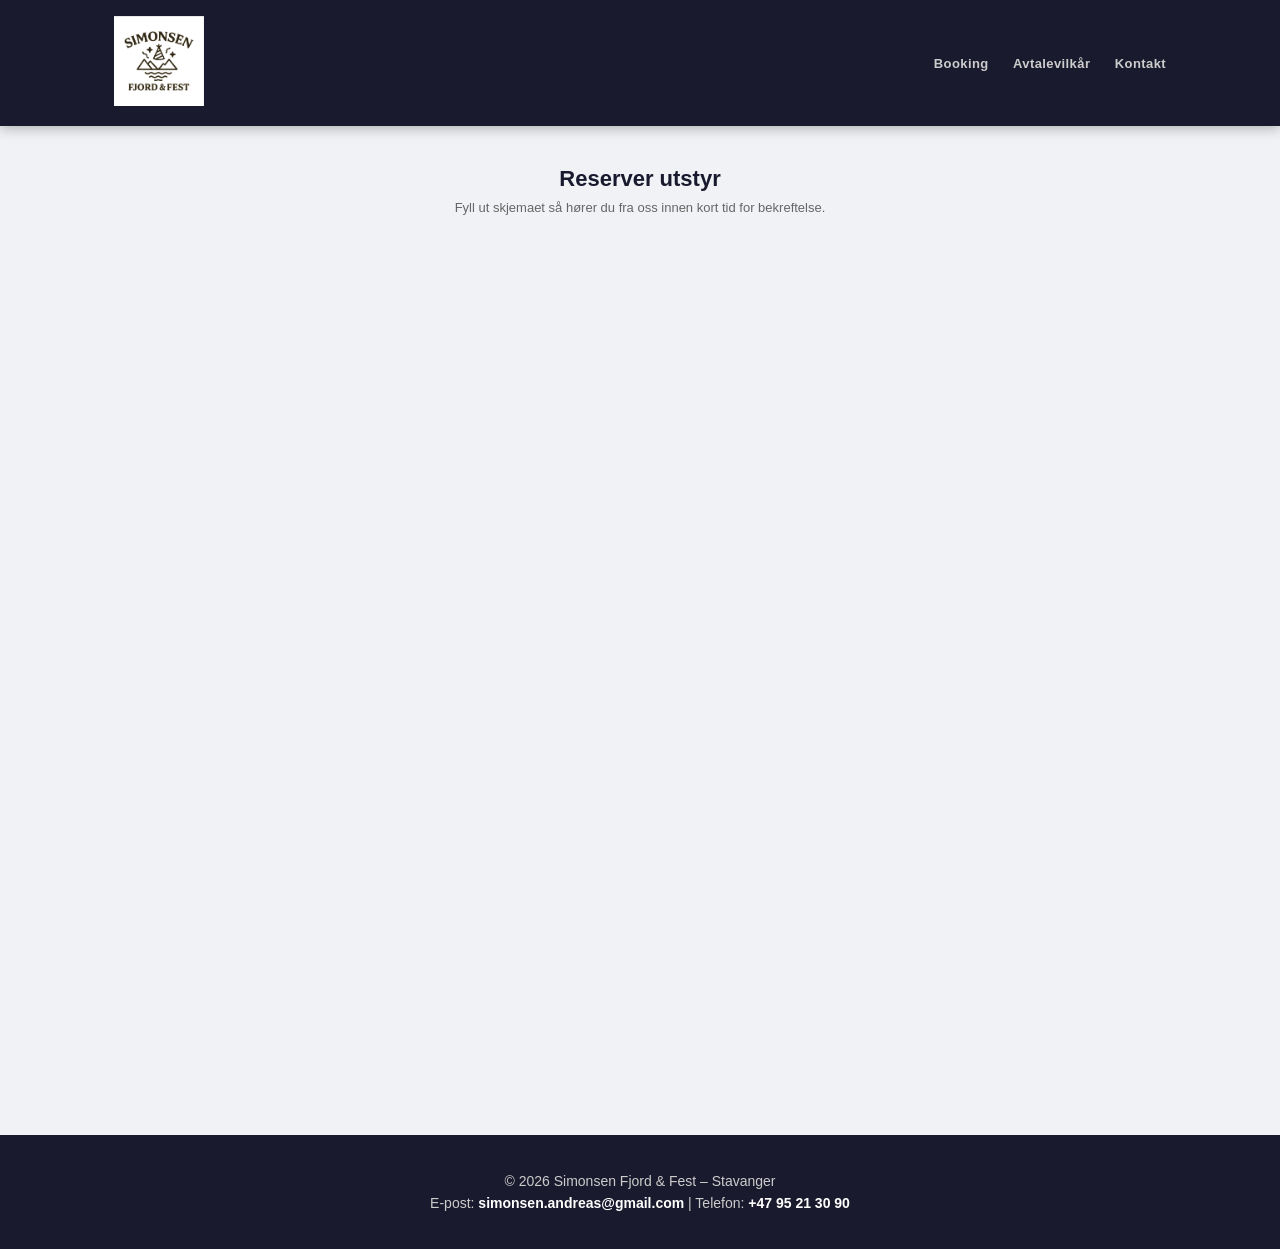
==== booking.html @ ce07471b "Update booking.html" ====
<!DOCTYPE html>
<html lang="no">

<head>
    <meta charset="UTF-8">
    <meta name="viewport" content="width=device-width, initial-scale=1.0">
    <title>Booking – Simonsen Fjord & Fest</title>
    <link rel="stylesheet" href="style.css?v=103">
    <link rel="icon" type="image/png" href="logo.png">
</head>

<body>

<header>
    <div class="header-container">
        <a href="index.html">
            <img src="logo.png" alt="Simonsen Fjord & Fest logo" class="logo">
        </a>
        <nav id="hoved-nav">
            <a href="booking.html">Booking</a>
            <a href="vilkar.html">Avtalevilkår</a>
            <a href="index.html#kontakt">Kontakt</a>
            <button class="hamburger" id="hamburger" aria-label="Åpne meny" onclick="toggleMeny()">
                <span></span><span></span><span></span>
            </button>
        </nav>
    </div>
</header>

<div class="mobil-meny" id="mobil-meny">
    <a href="booking.html" onclick="lukkMeny()">Booking</a>
    <a href="vilkar.html" onclick="lukkMeny()">Avtalevilkår</a>
    <a href="index.html#kontakt" onclick="lukkMeny()">Kontakt</a>
</div>

<main>
    <section class="booking">
        <h2>Reserver utstyr</h2>
        <p class="faq-ingress">Fyll ut skjemaet så hører du fra oss innen kort tid for bekreftelse.</p>
        <div class="form-container">
            <iframe src="https://docs.google.com/forms/d/e/1FAIpQLSeJ1NwCAgeGAP1cgTiKZZ97Vq84YnXp29dSpPSjsWS5ziYUJQ/viewform?embedded=true"
                width="100%" height="900" frameborder="0"></iframe>
        </div>
    </section>
</main>

<footer id="kontakt">
    <p>© 2026 Simonsen Fjord & Fest – Stavanger</p>
    <p>E-post: <a href="mailto:simonsen.andreas@gmail.com">simonsen.andreas@gmail.com</a> | Telefon: <a href="tel:+4795213090">+47 95 21 30 90</a></p>
</footer>

<script>
    function toggleMeny() {
        document.getElementById('mobil-meny').classList.toggle('aapen');
        document.getElementById('hamburger').classList.toggle('aapen');
    }
    function lukkMeny() {
        document.getElementById('mobil-meny').classList.remove('aapen');
        document.getElementById('hamburger').classList.remove('aapen');
    }
    document.addEventListener('click', function (e) {
        const meny = document.getElementById('mobil-meny');
        const btn  = document.getElementById('hamburger');
        if (meny.classList.contains('aapen') && !meny.contains(e.target) && !btn.contains(e.target)) {
            lukkMeny();
        }
    });
</script>

</body>
</html>
---- style.css ----
/* ====== GLOBALT ====== */
* {
    box-sizing: border-box;
}

body {
    margin: 0;
    font-family: 'Segoe UI', Arial, sans-serif;
    background: #f0f2f5;
    color: #222;
}

/* ====== HEADER ====== */
header {
    background: #1a1a2e;
    padding: 16px 0;
    box-shadow: 0 3px 12px rgba(0, 0, 0, 0.25);
    margin-bottom: 40px;
    position: sticky;
    top: 0;
    z-index: 1000;
}

.header-container {
    max-width: 1100px;
    margin: 0 auto;
    padding: 0 24px;
    display: flex;
    justify-content: space-between;
    align-items: center;
}

.logo {
    width: 90px;
    height: auto;
}

/* ====== NAV ====== */
nav a {
    margin-left: 20px;
    text-decoration: none;
    color: #ccc;
    font-weight: 600;
    font-size: 13px;
    letter-spacing: 0.4px;
    transition: color 0.2s;
}

nav a:hover {
    color: #ffffff;
}

/* ====== RADER (innhold-wrapper) ====== */
.rad {
    max-width: 1100px;
    margin: 0 auto 40px auto;
    padding: 0 24px;
}

/* RAD 1: Produkter + Kalender */
.topp-rad {
    display: grid;
    grid-template-columns: 1fr 1fr;
    gap: 24px;
    align-items: start;
}

/* RAD 3: Anmeldelser + FAQ */
.bunn-rad {
    display: grid;
    grid-template-columns: 1fr 1fr;
    gap: 24px;
    align-items: start;
}

/* ====== SEKSJONSOVERSKRIFTER ====== */
section h2 {
    font-size: 22px;
    font-weight: 700;
    color: #1a1a2e;
    margin-top: 0;
    margin-bottom: 16px;
    text-align: center;
}

/* ====== PRODUKTER ====== */
.products {
    display: grid;
    grid-template-columns: 1fr 1fr;
    gap: 16px;
    margin-bottom: 14px;
}

.product {
    background: #ffffff;
    border-radius: 16px;
    padding: 22px 16px;
    box-shadow: 0 4px 18px rgba(0, 0, 0, 0.09);
    text-align: center;
    display: flex;
    flex-direction: column;
    align-items: center;
    transition: transform 0.2s, box-shadow 0.2s;
}

.product:hover {
    transform: translateY(-4px);
    box-shadow: 0 8px 28px rgba(0, 0, 0, 0.14);
}

.product img {
    width: auto;
    max-width: 130px;
    height: 120px;
    object-fit: contain;
    margin-bottom: 12px;
}

.product h3 {
    font-size: 15px;
    font-weight: 700;
    margin: 0 0 6px 0;
    color: #1a1a2e;
}

.product p {
    margin: 2px 0;
    font-size: 13px;
    line-height: 1.5;
    color: #555;
}

.price {
    font-weight: 700;
    font-size: 13px;
    color: #1a1a2e;
}

/* ====== LEVERINGSBESKJED ====== */
.delivery-summary {
    font-size: 13px;
    font-weight: 600;
    text-align: center;
    color: #444;
    background: #fff;
    border-radius: 10px;
    padding: 10px 14px;
    box-shadow: 0 2px 8px rgba(0, 0, 0, 0.06);
}

/* ====== BESTILL-KNAPP ====== */
.bestill-btn {
    display: block;
    margin-top: 14px;
    padding: 9px 0;
    font-size: 13px;
    font-weight: 700;
    border-radius: 8px;
    border: 2px solid #1a1a2e;
    background: #fff;
    color: #1a1a2e;
    cursor: pointer;
    width: 100%;
    text-align: center;
    text-decoration: none;
    letter-spacing: 0.3px;
    transition: background 0.2s, color 0.2s;
}

.bestill-btn:hover {
    background: #1a1a2e;
    color: #fff;
}

/* ====== KALENDER ====== */
.calendar > p {
    text-align: center;
    color: #666;
    font-size: 13px;
    margin-top: -8px;
    margin-bottom: 14px;
}

#utleieKalender {
    background: #fff;
    border-radius: 16px;
    padding: 16px;
    box-shadow: 0 4px 18px rgba(0, 0, 0, 0.09);
}

/* ====== SLIK FUNGERER DET ====== */
.slik.full {
    width: 100%;
}

.slik-ingress {
    text-align: center;
    color: #666;
    font-size: 14px;
    margin-top: -8px;
    margin-bottom: 20px;
}

.slik-grid {
    display: grid;
    grid-template-columns: 1fr 1fr 1fr;
    gap: 20px;
}

.slik-steg {
    background: #fff;
    border-radius: 16px;
    padding: 28px 20px;
    box-shadow: 0 4px 18px rgba(0, 0, 0, 0.09);
    text-align: center;
    display: flex;
    flex-direction: column;
    align-items: center;
    gap: 10px;
}

.slik-ikon {
    font-size: 36px;
    line-height: 1;
}

.slik-steg h3 {
    font-size: 15px;
    font-weight: 700;
    color: #1a1a2e;
    margin: 0;
}

.slik-steg p {
    font-size: 13px;
    line-height: 1.65;
    color: #555;
    margin: 0;
}

/* ====== ANMELDELSER ====== */
.anmeldelser-kolonne {
    display: flex;
    flex-direction: column;
    gap: 14px;
}

.anmeldelse {
    background: #ffffff;
    border-radius: 16px;
    padding: 20px;
    box-shadow: 0 4px 18px rgba(0, 0, 0, 0.08);
    display: flex;
    flex-direction: column;
    gap: 8px;
}

.stjerner {
    color: #f5a623;
    font-size: 16px;
    letter-spacing: 2px;
}

.sitat {
    font-size: 13px;
    line-height: 1.65;
    color: #444;
    margin: 0;
    font-style: italic;
}

.kunde {
    font-size: 12px;
    font-weight: 700;
    color: #1a1a2e;
    margin: 0;
}

/* ====== FAQ ====== */
.faq-ingress {
    text-align: center;
    color: #666;
    font-size: 13px;
    margin-top: -8px;
    margin-bottom: 16px;
}

.faq-liste {
    display: flex;
    flex-direction: column;
    gap: 10px;
}

.faq-item {
    background: #fff;
    border-radius: 14px;
    box-shadow: 0 3px 14px rgba(0, 0, 0, 0.08);
    overflow: hidden;
}

.faq-knapp {
    width: 100%;
    display: flex;
    justify-content: space-between;
    align-items: center;
    padding: 16px 20px;
    background: none;
    border: none;
    cursor: pointer;
    text-align: left;
    gap: 12px;
    font-family: inherit;
}

.faq-knapp span:first-child {
    font-size: 14px;
    font-weight: 700;
    color: #1a1a2e;
}

.faq-ikon {
    font-size: 20px;
    color: #1a1a2e;
    font-weight: 300;
    flex-shrink: 0;
    transition: transform 0.2s;
}

.faq-item.aapen .faq-ikon {
    transform: rotate(45deg);
}

.faq-svar {
    display: none;
    margin: 0;
    padding: 0 20px 16px 20px;
    font-size: 13px;
    line-height: 1.7;
    color: #555;
}

.faq-item.aapen .faq-svar {
    display: block;
}

/* ====== FOOTER ====== */
footer {
    background: #1a1a2e;
    color: #ccc;
    padding: 32px 20px;
    text-align: center;
    font-size: 14px;
}

footer p {
    margin: 6px 0;
}

footer a {
    color: #ffffff;
    text-decoration: none;
    font-weight: 600;
}

footer a:hover {
    text-decoration: underline;
}

/* ====== BOOKING-SIDE ====== */
.booking-side {
    max-width: 680px;
    margin: 48px auto 60px auto;
    padding: 0 24px;
}

.booking-side h1 {
    text-align: center;
    font-size: 28px;
    font-weight: 700;
    color: #1a1a2e;
    margin-bottom: 8px;
}

.booking-ingress {
    text-align: center;
    color: #666;
    font-size: 14px;
    margin-top: 0;
    margin-bottom: 36px;
}

.booking-form {
    background: #fff;
    border-radius: 20px;
    padding: 36px 40px;
    box-shadow: 0 4px 24px rgba(0, 0, 0, 0.1);
    display: flex;
    flex-direction: column;
    gap: 20px;
}

.form-rad {
    display: grid;
    grid-template-columns: 1fr 1fr;
    gap: 20px;
}

.form-felt {
    display: flex;
    flex-direction: column;
    gap: 6px;
}

.form-felt label {
    font-size: 13px;
    font-weight: 700;
    color: #1a1a2e;
}

.form-felt input,
.form-felt textarea {
    padding: 11px 14px;
    border: 1.5px solid #ddd;
    border-radius: 9px;
    font-size: 14px;
    color: #333;
    background: #fafafa;
    font-family: inherit;
    transition: border-color 0.2s;
    width: 100%;
    box-sizing: border-box;
}

.form-felt input:focus,
.form-felt textarea:focus {
    outline: none;
    border-color: #1a1a2e;
    background: #fff;
}

.form-felt textarea {
    resize: vertical;
}

.radio-gruppe {
    display: flex;
    flex-direction: column;
    gap: 10px;
    margin-top: 4px;
}

.radio-valg {
    display: flex;
    align-items: center;
    gap: 10px;
    font-size: 14px;
    color: #333;
    cursor: pointer;
}

.radio-valg input[type="radio"] {
    width: 17px;
    height: 17px;
    accent-color: #1a1a2e;
    flex-shrink: 0;
    padding: 0;
    border: none;
}

.send-btn {
    width: 100%;
    padding: 14px 0;
    background: #1a1a2e;
    color: #fff;
    border: none;
    border-radius: 10px;
    font-size: 15px;
    font-weight: 700;
    cursor: pointer;
    letter-spacing: 0.4px;
    transition: background 0.2s;
}

.send-btn:hover {
    background: #2e2e50;
}

.form-merknad {
    text-align: center;
    font-size: 12px;
    color: #aaa;
    margin: 0;
}

.form-merknad a {
    color: #1a1a2e;
}

/* ====== TAKKSIDE ====== */
.takk-side {
    max-width: 580px;
    margin: 80px auto 80px auto;
    padding: 0 24px;
    text-align: center;
}

.takk-ikon {
    font-size: 64px;
    margin-bottom: 20px;
}

.takk-side h1 {
    font-size: 28px;
    font-weight: 700;
    color: #1a1a2e;
    margin-bottom: 14px;
}

.takk-tekst {
    font-size: 16px;
    color: #555;
    line-height: 1.7;
    margin-bottom: 28px;
}

.takk-detaljer {
    background: #fff;
    border-radius: 16px;
    padding: 24px 28px;
    box-shadow: 0 4px 18px rgba(0, 0, 0, 0.09);
    margin-bottom: 32px;
    text-align: left;
}

.takk-detaljer p {
    font-size: 14px;
    color: #444;
    margin: 8px 0;
    line-height: 1.6;
}

.takk-detaljer a {
    color: #1a1a2e;
    font-weight: 700;
    text-decoration: none;
}

.takk-detaljer a:hover {
    text-decoration: underline;
}

.takk-hjem-btn {
    display: inline-block;
    padding: 13px 36px;
    background: #1a1a2e;
    color: #fff;
    border-radius: 10px;
    font-size: 15px;
    font-weight: 700;
    text-decoration: none;
    letter-spacing: 0.4px;
    transition: background 0.2s;
}

.takk-hjem-btn:hover {
    background: #2e2e50;
}

/* ====== RESPONSIV (mobil) ====== */
@media (max-width: 700px) {
    .topp-rad,
    .bunn-rad {
        grid-template-columns: 1fr;
    }

    .products,
    .slik-grid {
        grid-template-columns: 1fr;
    }

    nav a {
        margin-left: 10px;
        font-size: 12px;
    }

    .booking-form {
        padding: 24px 20px;
    }

    .form-rad {
        grid-template-columns: 1fr;
    }
}
/* ── Takk-side ─────────────────────────────── */
.takk-side {
    max-width: 600px;
    margin: 80px auto;
    padding: 48px 32px;
    text-align: center;
    background: #fff;
    border-radius: 12px;
    box-shadow: 0 4px 20px rgba(0,0,0,0.08);
}

.takk-ikon {
    font-size: 56px;
    margin-bottom: 16px;
}

.takk-side h1 {
    font-size: 28px;
    color: #1a1a2e;
    margin-bottom: 12px;
}

.takk-tekst {
    color: #555;
    font-size: 16px;
    line-height: 1.6;
    margin-bottom: 24px;
}

.takk-detaljer {
    background: #f7f7f9;
    border-radius: 8px;
    padding: 16px 20px;
    margin-bottom: 28px;
    text-align: left;
}

.takk-detaljer p {
    margin: 6px 0;
    font-size: 14px;
    color: #444;
}

.takk-hjem-btn {
    display: inline-block;
    background: #1a1a2e;
    color: #fff;
    padding: 12px 28px;
    border-radius: 6px;
    text-decoration: none;
    font-size: 15px;
    font-weight: 600;
    transition: background 0.2s;
}

.takk-hjem-btn:hover {
    background: #2e2e50;
}
/* ── Apple-kalender ─────────────────────── */
.apple-kalender {
    background: #2c2c2e;
    border-radius: 16px;
    padding: 20px;
    color: #fff;
    font-family: -apple-system, BlinkMacSystemFont, "Segoe UI", sans-serif;
    max-width: 380px;
    margin: 0 auto;
}

.kal-header {
    display: flex;
    align-items: center;
    justify-content: space-between;
    margin-bottom: 16px;
}

.kal-maaned-navn {
    font-size: 17px;
    font-weight: 700;
    color: #fff;
    letter-spacing: 0.2px;
}

.kal-nav {
    background: none;
    border: none;
    color: #aaa;
    font-size: 26px;
    cursor: pointer;
    padding: 0 8px;
    line-height: 1;
    transition: color 0.15s;
}
.kal-nav:hover { color: #fff; }

.kal-ukedager {
    display: grid;
    grid-template-columns: repeat(7, 1fr);
    margin-bottom: 8px;
}

.kal-ukedager span {
    text-align: center;
    font-size: 11px;
    font-weight: 600;
    color: #888;
    padding: 4px 0;
    text-transform: uppercase;
    letter-spacing: 0.5px;
}

.kal-grid {
    display: grid;
    grid-template-columns: repeat(7, 1fr);
    gap: 2px;
}

.kal-dag {
    aspect-ratio: 1;
    display: flex;
    align-items: center;
    justify-content: center;
    font-size: 15px;
    font-weight: 400;
    color: #fff;
    border-radius: 50%;
    cursor: default;
}

.kal-dag.tom { visibility: hidden; }

.kal-dag.idag {
    background: #0a84ff;
    color: #fff;
    font-weight: 700;
}

.kal-dag.opptatt {
    background: #ff3b30;
    color: #fff;
    font-weight: 600;
}

.kal-forklaring {
    display: flex;
    align-items: center;
    gap: 6px;
    margin-top: 14px;
    font-size: 12px;
    color: #aaa;
}

.kal-dot {
    width: 12px;
    height: 12px;
    border-radius: 50%;
    display: inline-block;
}
.kal-dot.rød  { background: #ff3b30; }
.kal-dot.blå  { background: #0a84ff; }

/* ── Hamburger-meny ─────────────────────── */
.hamburger {
    display: none;
    flex-direction: column;
    justify-content: space-between;
    width: 26px;
    height: 19px;
    background: none;
    border: none;
    cursor: pointer;
    padding: 0;
    z-index: 1001;
}

.hamburger span {
    display: block;
    height: 2.5px;
    background: #fff;
    border-radius: 2px;
    transition: all 0.25s ease;
    transform-origin: center;
}

.hamburger.aapen span:nth-child(1) { transform: translateY(8.5px) rotate(45deg); }
.hamburger.aapen span:nth-child(2) { opacity: 0; }
.hamburger.aapen span:nth-child(3) { transform: translateY(-8.5px) rotate(-45deg); }

.mobil-meny {
    display: none;
    flex-direction: column;
    background: #1a1a2e;
    padding: 8px 0;
    position: sticky;
    top: 60px;
    z-index: 999;
    border-top: 1px solid rgba(255,255,255,0.08);
}

.mobil-meny a {
    color: #ddd;
    text-decoration: none;
    padding: 13px 24px;
    font-size: 15px;
    font-weight: 500;
    border-bottom: 1px solid rgba(255,255,255,0.06);
    transition: background 0.15s;
}

.mobil-meny a:last-child { border-bottom: none; }
.mobil-meny a:hover { background: rgba(255,255,255,0.07); color: #fff; }

.mobil-meny.aapen { display: flex; }

@media (max-width: 768px) {
    #hoved-nav { display: none; }
    .hamburger { display: flex; }
}
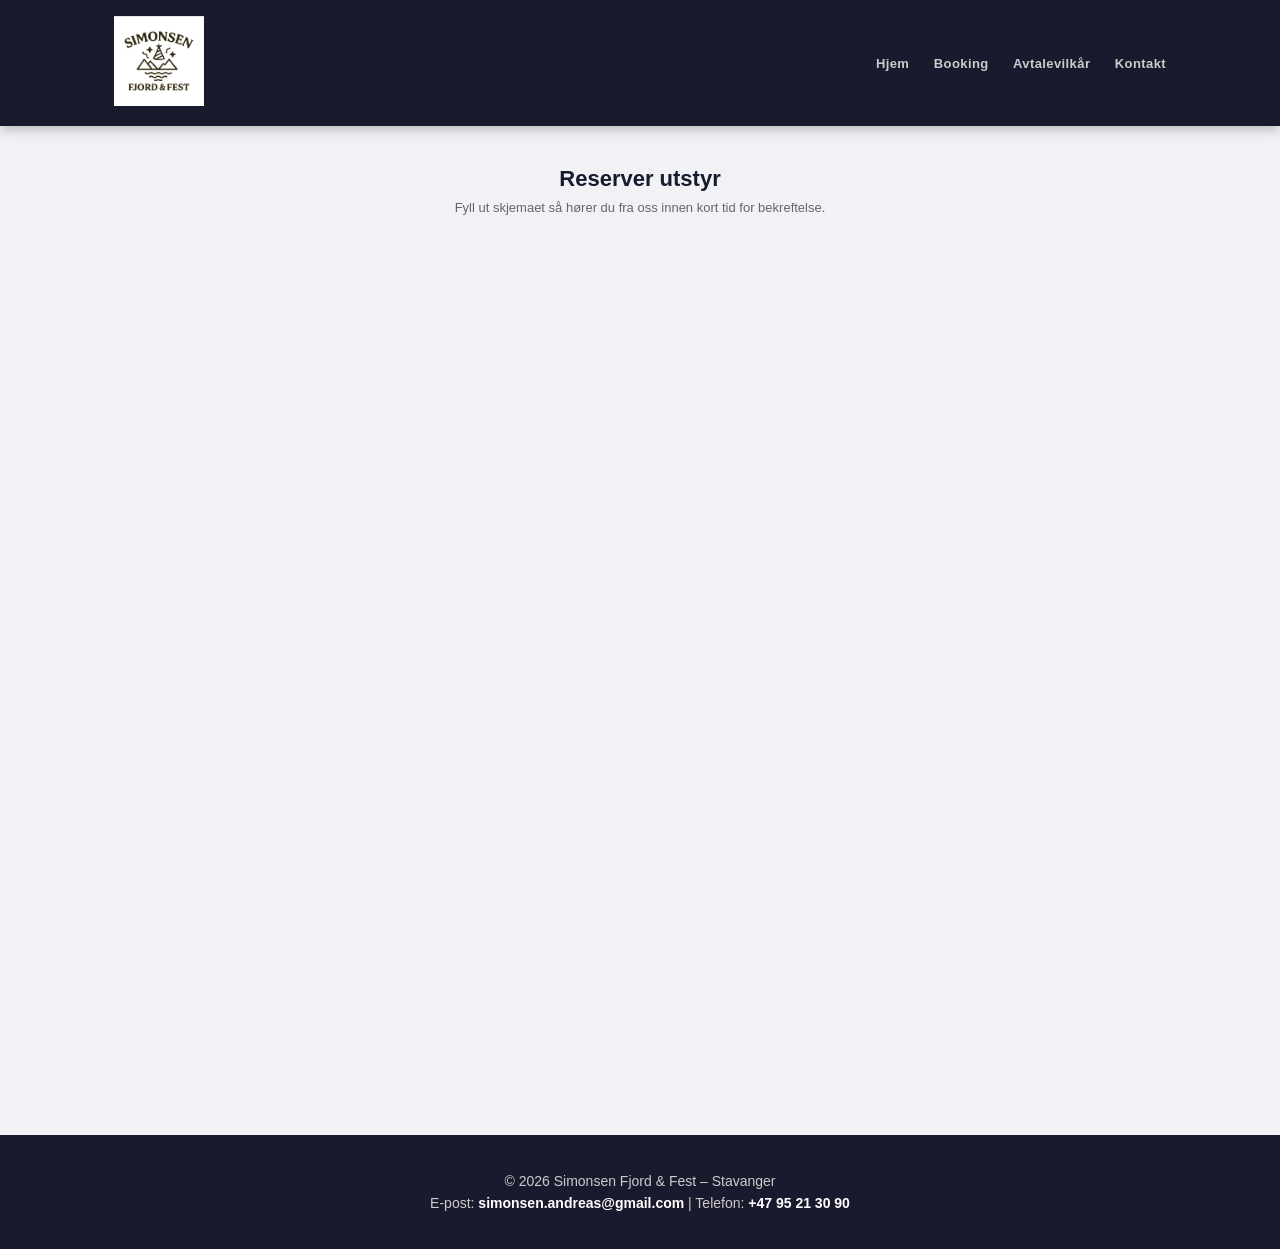
==== commit 9cf5675e: "Update booking.html" ====
--- a/booking.html
+++ b/booking.html
@@ -17,6 +17,7 @@
             <img src="logo.png" alt="Simonsen Fjord & Fest logo" class="logo">
         </a>
         <nav id="hoved-nav">
+            <a href="index.html">Hjem</a>
             <a href="booking.html">Booking</a>
             <a href="vilkar.html">Avtalevilkår</a>
             <a href="index.html#kontakt">Kontakt</a>
@@ -28,6 +29,7 @@
 </header>
 
 <div class="mobil-meny" id="mobil-meny">
+    <a href="index.html" onclick="lukkMeny()">Hjem</a>
     <a href="booking.html" onclick="lukkMeny()">Booking</a>
     <a href="vilkar.html" onclick="lukkMeny()">Avtalevilkår</a>
     <a href="index.html#kontakt" onclick="lukkMeny()">Kontakt</a>
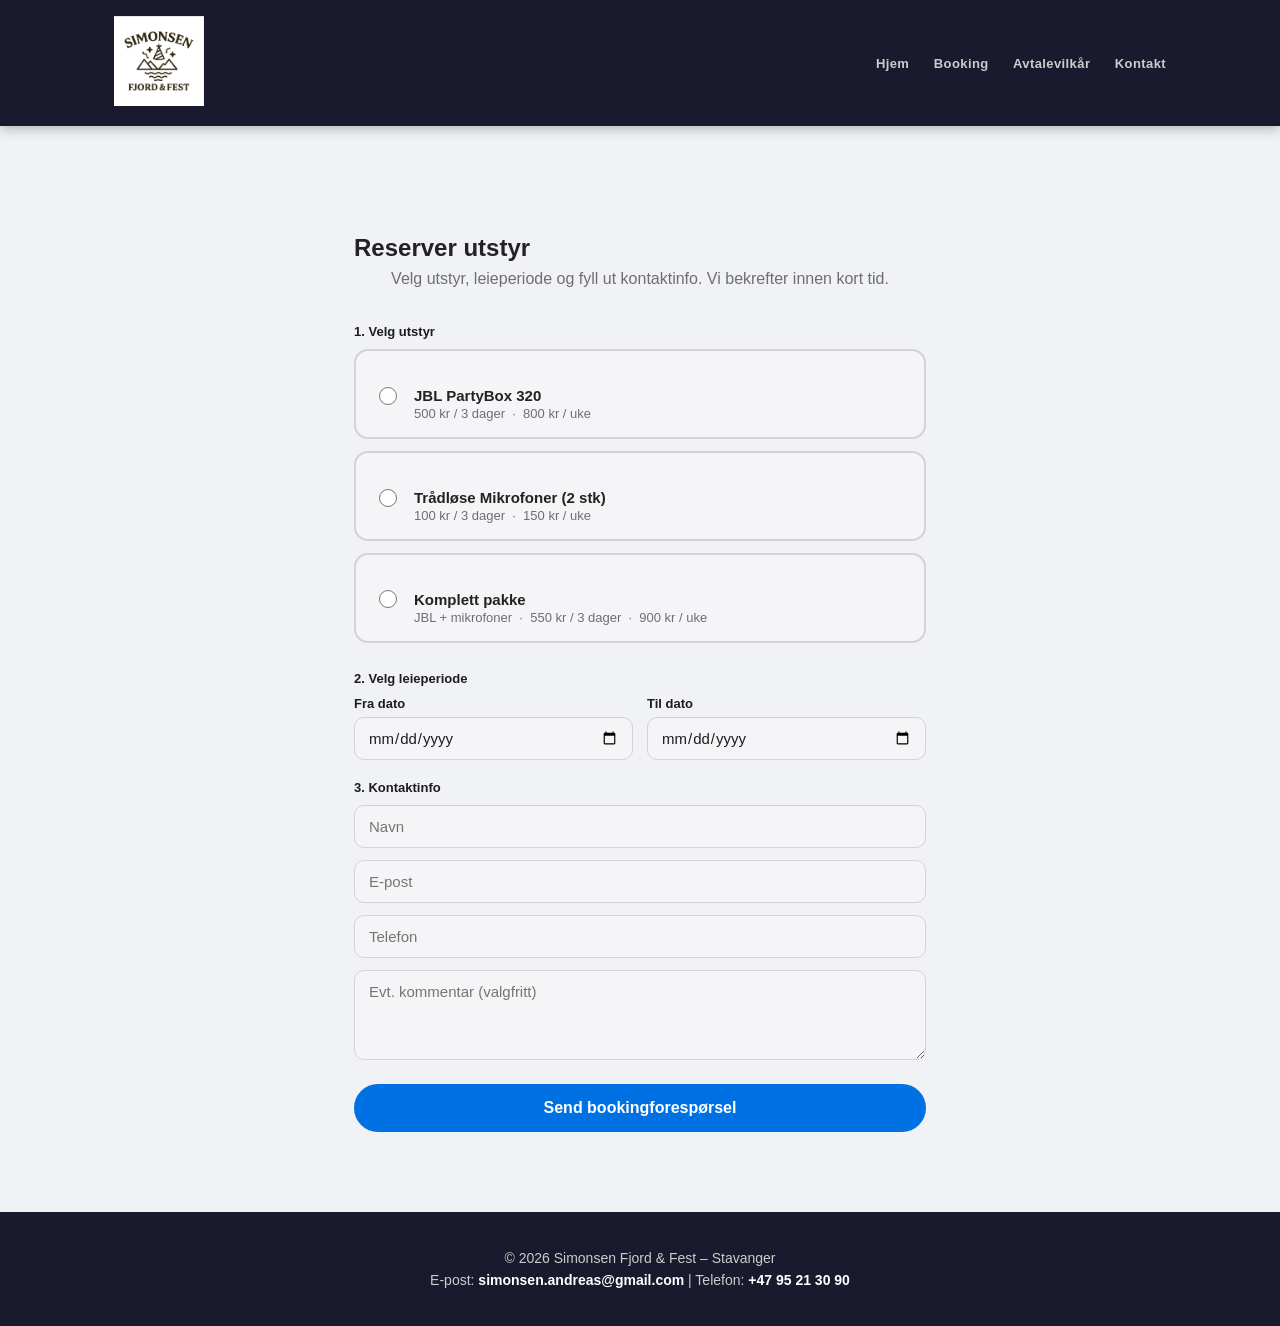
==== commit 3e7036c6: "Update booking.html" ====
--- a/booking.html
+++ b/booking.html
@@ -7,6 +7,167 @@
     <title>Booking – Simonsen Fjord & Fest</title>
     <link rel="stylesheet" href="style.css?v=103">
     <link rel="icon" type="image/png" href="logo.png">
+    <style>
+        .booking-wrapper {
+            max-width: 620px;
+            margin: 0 auto;
+            padding: 48px 24px 80px;
+        }
+        .booking-wrapper h2 {
+            margin-bottom: 8px;
+        }
+        .booking-ingress {
+            color: #6e6e73;
+            margin-bottom: 36px;
+            font-size: 16px;
+        }
+
+        /* Utstyrvalg */
+        .utstyr-valg {
+            display: flex;
+            flex-direction: column;
+            gap: 12px;
+            margin-bottom: 28px;
+        }
+        .utstyr-kort {
+            display: flex;
+            align-items: center;
+            gap: 14px;
+            background: #f5f5f7;
+            border: 2px solid #d2d2d7;
+            border-radius: 14px;
+            padding: 16px 18px;
+            cursor: pointer;
+            transition: border-color .2s, background .2s;
+        }
+        .utstyr-kort input[type="radio"] {
+            width: 18px; height: 18px;
+            accent-color: #0071e3;
+            flex-shrink: 0;
+            cursor: pointer;
+        }
+        .utstyr-kort.valgt {
+            border-color: #0071e3;
+            background: #e8f0fb;
+        }
+        .utstyr-kort-tekst h4 {
+            font-size: 15px; font-weight: 700;
+            margin-bottom: 2px;
+        }
+        .utstyr-kort-tekst p {
+            font-size: 13px; color: #6e6e73; margin: 0;
+        }
+
+        /* Datoer */
+        .dato-rad {
+            display: grid;
+            grid-template-columns: 1fr 1fr;
+            gap: 14px;
+            margin-bottom: 20px;
+        }
+        .dato-felt label {
+            display: block;
+            font-size: 13px; font-weight: 600;
+            margin-bottom: 6px; color: #1d1d1f;
+        }
+        .dato-felt input[type="date"] {
+            width: 100%;
+            background: #f5f5f7;
+            border: 1.5px solid #d2d2d7;
+            border-radius: 10px;
+            font-size: 15px;
+            padding: 11px 13px;
+            outline: none;
+            font-family: inherit;
+            color: #1d1d1f;
+            transition: border-color .2s;
+        }
+        .dato-felt input[type="date"]:focus {
+            border-color: #0071e3;
+            background: #fff;
+        }
+
+        /* Prisvisning */
+        .pris-boks {
+            background: #f5f5f7;
+            border: 1.5px solid #d2d2d7;
+            border-radius: 14px;
+            padding: 18px 20px;
+            margin-bottom: 24px;
+            display: none;
+        }
+        .pris-boks.synlig { display: block; }
+        .pris-rad {
+            display: flex;
+            justify-content: space-between;
+            align-items: center;
+            font-size: 15px;
+            color: #6e6e73;
+            margin-bottom: 6px;
+        }
+        .pris-rad.total {
+            margin-top: 10px;
+            padding-top: 10px;
+            border-top: 1px solid #d2d2d7;
+            font-weight: 700;
+            font-size: 17px;
+            color: #1d1d1f;
+        }
+        .pris-rad.total span:last-child {
+            color: #0071e3;
+        }
+
+        /* Kontaktfelt */
+        .kontakt-felt {
+            display: flex;
+            flex-direction: column;
+            gap: 12px;
+            margin-bottom: 24px;
+        }
+        .kontakt-felt input,
+        .kontakt-felt textarea {
+            background: #f5f5f7;
+            border: 1.5px solid #d2d2d7;
+            border-radius: 10px;
+            font-size: 15px;
+            padding: 12px 14px;
+            outline: none;
+            font-family: inherit;
+            color: #1d1d1f;
+            transition: border-color .2s;
+        }
+        .kontakt-felt input:focus,
+        .kontakt-felt textarea:focus {
+            border-color: #0071e3;
+            background: #fff;
+        }
+        .kontakt-felt textarea {
+            min-height: 90px;
+            resize: vertical;
+        }
+
+        .send-knapp {
+            width: 100%;
+            background: #0071e3;
+            color: #fff;
+            border: none;
+            border-radius: 980px;
+            font-size: 16px;
+            font-weight: 600;
+            padding: 15px;
+            cursor: pointer;
+            transition: background .2s;
+        }
+        .send-knapp:hover { background: #0077ed; }
+        .send-knapp:disabled {
+            background: #aeaeb2;
+            cursor: not-allowed;
+        }
+
+        @media (max-width: 500px) {
+            .dato-rad { grid-template-columns: 1fr; }
+        }
+    </style>
 </head>
 
 <body>
@@ -36,14 +197,88 @@
 </div>
 
 <main>
-    <section class="booking">
-        <h2>Reserver utstyr</h2>
-        <p class="faq-ingress">Fyll ut skjemaet så hører du fra oss innen kort tid for bekreftelse.</p>
-        <div class="form-container">
-            <iframe src="https://docs.google.com/forms/d/e/1FAIpQLSeJ1NwCAgeGAP1cgTiKZZ97Vq84YnXp29dSpPSjsWS5ziYUJQ/viewform?embedded=true"
-                width="100%" height="900" frameborder="0"></iframe>
+<div class="booking-wrapper">
+    <h2>Reserver utstyr</h2>
+    <p class="booking-ingress">Velg utstyr, leieperiode og fyll ut kontaktinfo. Vi bekrefter innen kort tid.</p>
+
+    <form id="bookingSkjema" action="https://formspree.io/f/xredpglw" method="POST">
+
+        <!-- Skjulte felt (fylles av JS) -->
+        <input type="hidden" name="_next" value="https://simonsenutleie.no/takk.html">
+        <input type="hidden" name="utstyr"     id="skjult-utstyr">
+        <input type="hidden" name="fra_dato"   id="skjult-fra">
+        <input type="hidden" name="til_dato"   id="skjult-til">
+        <input type="hidden" name="antall_dager" id="skjult-dager">
+        <input type="hidden" name="pris"       id="skjult-pris">
+
+        <!-- 1. Utstyr -->
+        <div style="font-size:13px;font-weight:700;margin-bottom:10px;color:#1d1d1f;">1. Velg utstyr</div>
+        <div class="utstyr-valg">
+
+            <label class="utstyr-kort" id="kort-jbl">
+                <input type="radio" name="_utstyr" value="JBL PartyBox 320" required onchange="oppdater()">
+                <div class="utstyr-kort-tekst">
+                    <h4>JBL PartyBox 320</h4>
+                    <p>500 kr / 3 dager &nbsp;·&nbsp; 800 kr / uke</p>
+                </div>
+            </label>
+
+            <label class="utstyr-kort" id="kort-mik">
+                <input type="radio" name="_utstyr" value="Trådløse mikrofoner (2 stk)" onchange="oppdater()">
+                <div class="utstyr-kort-tekst">
+                    <h4>Trådløse Mikrofoner (2 stk)</h4>
+                    <p>100 kr / 3 dager &nbsp;·&nbsp; 150 kr / uke</p>
+                </div>
+            </label>
+
+            <label class="utstyr-kort" id="kort-pakke">
+                <input type="radio" name="_utstyr" value="Komplett pakke (JBL + mikrofoner)" onchange="oppdater()">
+                <div class="utstyr-kort-tekst">
+                    <h4>Komplett pakke</h4>
+                    <p>JBL + mikrofoner &nbsp;·&nbsp; 550 kr / 3 dager &nbsp;·&nbsp; 900 kr / uke</p>
+                </div>
+            </label>
+
         </div>
-    </section>
+
+        <!-- 2. Datoer -->
+        <div style="font-size:13px;font-weight:700;margin-bottom:10px;color:#1d1d1f;">2. Velg leieperiode</div>
+        <div class="dato-rad">
+            <div class="dato-felt">
+                <label for="fraDato">Fra dato</label>
+                <input type="date" id="fraDato" required onchange="oppdater()">
+            </div>
+            <div class="dato-felt">
+                <label for="tilDato">Til dato</label>
+                <input type="date" id="tilDato" required onchange="oppdater()">
+            </div>
+        </div>
+
+        <!-- Prisvisning -->
+        <div class="pris-boks" id="prisBoks">
+            <div class="pris-rad">
+                <span id="prisLinje1"></span>
+                <span id="prisVerdi1"></span>
+            </div>
+            <div class="pris-rad total">
+                <span id="prisLinje2">Totalt</span>
+                <span id="prisVerdi2"></span>
+            </div>
+        </div>
+
+        <!-- 3. Kontaktinfo -->
+        <div style="font-size:13px;font-weight:700;margin-bottom:10px;color:#1d1d1f;">3. Kontaktinfo</div>
+        <div class="kontakt-felt">
+            <input type="text"  name="navn"    placeholder="Navn"     required>
+            <input type="email" name="email"   placeholder="E-post"   required>
+            <input type="tel"   name="telefon" placeholder="Telefon"  required>
+            <textarea           name="melding" placeholder="Evt. kommentar (valgfritt)"></textarea>
+        </div>
+
+        <button type="submit" class="send-knapp" id="sendKnapp">Send bookingforespørsel</button>
+
+    </form>
+</div>
 </main>
 
 <footer id="kontakt">
@@ -52,6 +287,7 @@
 </footer>
 
 <script>
+    /* ── Hamburger ── */
     function toggleMeny() {
         document.getElementById('mobil-meny').classList.toggle('aapen');
         document.getElementById('hamburger').classList.toggle('aapen');
@@ -67,6 +303,69 @@
             lukkMeny();
         }
     });
+
+    /* ── Sett min-dato til i dag ── */
+    const idag = new Date().toISOString().split('T')[0];
+    document.getElementById('fraDato').min = idag;
+    document.getElementById('tilDato').min = idag;
+
+    /* ── Priser ── */
+    const PRISER = {
+        'JBL PartyBox 320':                    { kort: 500, uke: 800 },
+        'Trådløse mikrofoner (2 stk)':         { kort: 100, uke: 150 },
+        'Komplett pakke (JBL + mikrofoner)':   { kort: 550, uke: 900 }
+    };
+
+    function regnUtPris(utstyr, dager) {
+        const p = PRISER[utstyr];
+        if (!p) return null;
+        if (dager <= 3) return { pris: p.kort, tekst: `${dager} dager (helgepris)` };
+        if (dager <= 7) return { pris: p.uke,  tekst: `${dager} dager (ukepris)`   };
+        const uker = Math.ceil(dager / 7);
+        return { pris: p.uke * uker, tekst: `${dager} dager (${uker} × ukepris)` };
+    }
+
+    function oppdater() {
+        /* Marker valgt kort */
+        document.querySelectorAll('.utstyr-kort').forEach(k => k.classList.remove('valgt'));
+        const valgtRadio = document.querySelector('input[name="_utstyr"]:checked');
+        if (valgtRadio) valgtRadio.closest('.utstyr-kort').classList.add('valgt');
+
+        const fra = document.getElementById('fraDato').value;
+        const til = document.getElementById('tilDato').value;
+
+        /* Sikre at til ikke er før fra */
+        if (fra) document.getElementById('tilDato').min = fra;
+
+        if (!valgtRadio || !fra || !til) {
+            document.getElementById('prisBoks').classList.remove('synlig');
+            return;
+        }
+
+        const fraDato = new Date(fra);
+        const tilDato = new Date(til);
+        if (tilDato < fraDato) {
+            document.getElementById('tilDato').value = fra;
+            return;
+        }
+
+        const dager = Math.round((tilDato - fraDato) / (1000 * 60 * 60 * 24)) + 1;
+        const resultat = regnUtPris(valgtRadio.value, dager);
+
+        if (!resultat) return;
+
+        document.getElementById('prisLinje1').textContent  = resultat.tekst;
+        document.getElementById('prisVerdi1').textContent  = '';
+        document.getElementById('prisVerdi2').textContent  = resultat.pris + ' kr';
+        document.getElementById('prisBoks').classList.add('synlig');
+
+        /* Fyll skjulte felt */
+        document.getElementById('skjult-utstyr').value = valgtRadio.value;
+        document.getElementById('skjult-fra').value    = fra;
+        document.getElementById('skjult-til').value    = til;
+        document.getElementById('skjult-dager').value  = dager;
+        document.getElementById('skjult-pris').value   = resultat.pris + ' kr';
+    }
 </script>
 
 </body>
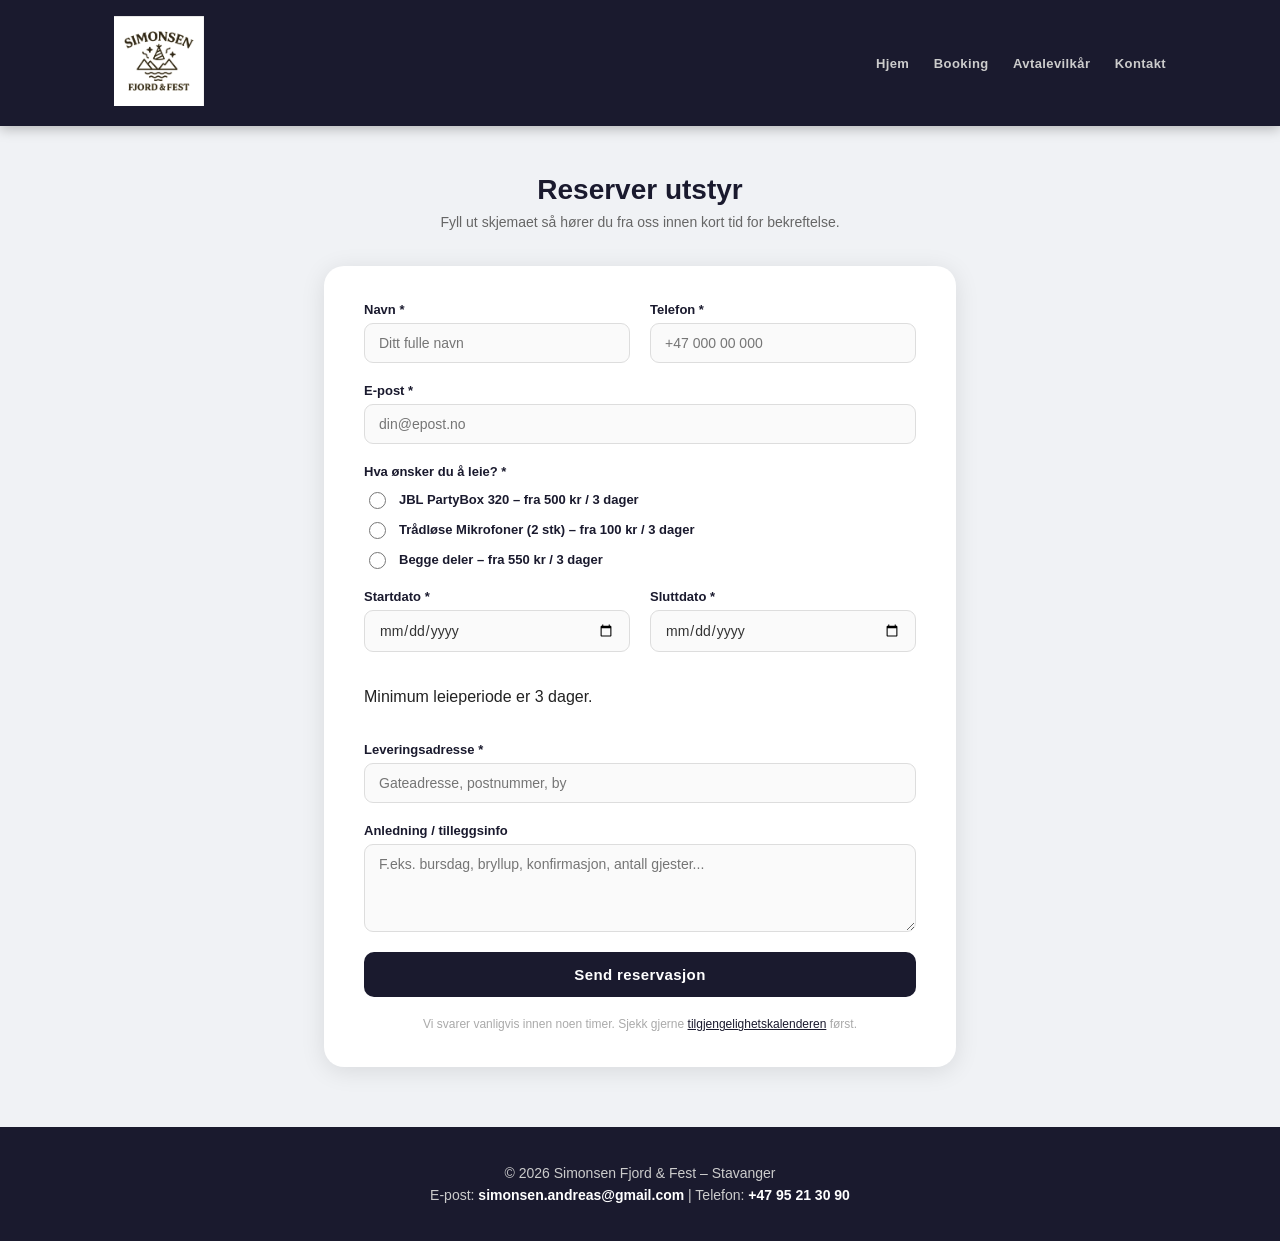
==== commit 7caf61e7: "Update booking.html" ====
--- a/booking.html
+++ b/booking.html
@@ -2,288 +2,126 @@
 <html lang="no">
 
 <head>
-    <meta charset="UTF-8">
-    <meta name="viewport" content="width=device-width, initial-scale=1.0">
-    <title>Booking – Simonsen Fjord & Fest</title>
-    <link rel="stylesheet" href="style.css?v=103">
-    <link rel="icon" type="image/png" href="logo.png">
-    <style>
-        .booking-wrapper {
-            max-width: 620px;
-            margin: 0 auto;
-            padding: 48px 24px 80px;
-        }
-        .booking-wrapper h2 {
-            margin-bottom: 8px;
-        }
-        .booking-ingress {
-            color: #6e6e73;
-            margin-bottom: 36px;
-            font-size: 16px;
-        }
-
-        /* Utstyrvalg */
-        .utstyr-valg {
-            display: flex;
-            flex-direction: column;
-            gap: 12px;
-            margin-bottom: 28px;
-        }
-        .utstyr-kort {
-            display: flex;
-            align-items: center;
-            gap: 14px;
-            background: #f5f5f7;
-            border: 2px solid #d2d2d7;
-            border-radius: 14px;
-            padding: 16px 18px;
-            cursor: pointer;
-            transition: border-color .2s, background .2s;
-        }
-        .utstyr-kort input[type="radio"] {
-            width: 18px; height: 18px;
-            accent-color: #0071e3;
-            flex-shrink: 0;
-            cursor: pointer;
-        }
-        .utstyr-kort.valgt {
-            border-color: #0071e3;
-            background: #e8f0fb;
-        }
-        .utstyr-kort-tekst h4 {
-            font-size: 15px; font-weight: 700;
-            margin-bottom: 2px;
-        }
-        .utstyr-kort-tekst p {
-            font-size: 13px; color: #6e6e73; margin: 0;
-        }
-
-        /* Datoer */
-        .dato-rad {
-            display: grid;
-            grid-template-columns: 1fr 1fr;
-            gap: 14px;
-            margin-bottom: 20px;
-        }
-        .dato-felt label {
-            display: block;
-            font-size: 13px; font-weight: 600;
-            margin-bottom: 6px; color: #1d1d1f;
-        }
-        .dato-felt input[type="date"] {
-            width: 100%;
-            background: #f5f5f7;
-            border: 1.5px solid #d2d2d7;
-            border-radius: 10px;
-            font-size: 15px;
-            padding: 11px 13px;
-            outline: none;
-            font-family: inherit;
-            color: #1d1d1f;
-            transition: border-color .2s;
-        }
-        .dato-felt input[type="date"]:focus {
-            border-color: #0071e3;
-            background: #fff;
-        }
-
-        /* Prisvisning */
-        .pris-boks {
-            background: #f5f5f7;
-            border: 1.5px solid #d2d2d7;
-            border-radius: 14px;
-            padding: 18px 20px;
-            margin-bottom: 24px;
-            display: none;
-        }
-        .pris-boks.synlig { display: block; }
-        .pris-rad {
-            display: flex;
-            justify-content: space-between;
-            align-items: center;
-            font-size: 15px;
-            color: #6e6e73;
-            margin-bottom: 6px;
-        }
-        .pris-rad.total {
-            margin-top: 10px;
-            padding-top: 10px;
-            border-top: 1px solid #d2d2d7;
-            font-weight: 700;
-            font-size: 17px;
-            color: #1d1d1f;
-        }
-        .pris-rad.total span:last-child {
-            color: #0071e3;
-        }
-
-        /* Kontaktfelt */
-        .kontakt-felt {
-            display: flex;
-            flex-direction: column;
-            gap: 12px;
-            margin-bottom: 24px;
-        }
-        .kontakt-felt input,
-        .kontakt-felt textarea {
-            background: #f5f5f7;
-            border: 1.5px solid #d2d2d7;
-            border-radius: 10px;
-            font-size: 15px;
-            padding: 12px 14px;
-            outline: none;
-            font-family: inherit;
-            color: #1d1d1f;
-            transition: border-color .2s;
-        }
-        .kontakt-felt input:focus,
-        .kontakt-felt textarea:focus {
-            border-color: #0071e3;
-            background: #fff;
-        }
-        .kontakt-felt textarea {
-            min-height: 90px;
-            resize: vertical;
-        }
-
-        .send-knapp {
-            width: 100%;
-            background: #0071e3;
-            color: #fff;
-            border: none;
-            border-radius: 980px;
-            font-size: 16px;
-            font-weight: 600;
-            padding: 15px;
-            cursor: pointer;
-            transition: background .2s;
-        }
-        .send-knapp:hover { background: #0077ed; }
-        .send-knapp:disabled {
-            background: #aeaeb2;
-            cursor: not-allowed;
-        }
-
-        @media (max-width: 500px) {
-            .dato-rad { grid-template-columns: 1fr; }
-        }
-    </style>
+<meta charset="UTF-8">
+<meta name="viewport" content="width=device-width, initial-scale=1.0">
+<title>Booking – Simonsen Fjord & Fest</title>
+<link rel="stylesheet" href="style.css?v=105">
+<link rel="icon" type="image/png" href="logo.png">
 </head>
 
 <body>
 
 <header>
-    <div class="header-container">
-        <a href="index.html">
-            <img src="logo.png" alt="Simonsen Fjord & Fest logo" class="logo">
-        </a>
-        <nav id="hoved-nav">
-            <a href="index.html">Hjem</a>
-            <a href="booking.html">Booking</a>
-            <a href="vilkar.html">Avtalevilkår</a>
-            <a href="index.html#kontakt">Kontakt</a>
-            <button class="hamburger" id="hamburger" aria-label="Åpne meny" onclick="toggleMeny()">
-                <span></span><span></span><span></span>
-            </button>
-        </nav>
-    </div>
+<div class="header-container">
+<a href="index.html">
+<img src="logo.png" alt="Simonsen Fjord & Fest logo" class="logo">
+</a>
+<nav id="hoved-nav">
+<a href="index.html">Hjem</a>
+<a href="booking.html">Booking</a>
+<a href="vilkar.html">Avtalevilkår</a>
+<a href="index.html#kontakt">Kontakt</a>
+<button class="hamburger" id="hamburger" aria-label="Åpne meny" onclick="toggleMeny()">
+<span></span><span></span><span></span>
+</button>
+</nav>
+</div>
 </header>
 
 <div class="mobil-meny" id="mobil-meny">
-    <a href="index.html" onclick="lukkMeny()">Hjem</a>
-    <a href="booking.html" onclick="lukkMeny()">Booking</a>
-    <a href="vilkar.html" onclick="lukkMeny()">Avtalevilkår</a>
-    <a href="index.html#kontakt" onclick="lukkMeny()">Kontakt</a>
+<a href="index.html" onclick="lukkMeny()">Hjem</a>
+<a href="booking.html" onclick="lukkMeny()">Booking</a>
+<a href="vilkar.html" onclick="lukkMeny()">Avtalevilkår</a>
+<a href="index.html#kontakt" onclick="lukkMeny()">Kontakt</a>
 </div>
 
 <main>
-<div class="booking-wrapper">
-    <h2>Reserver utstyr</h2>
-    <p class="booking-ingress">Velg utstyr, leieperiode og fyll ut kontaktinfo. Vi bekrefter innen kort tid.</p>
-
-    <form id="bookingSkjema" action="https://formspree.io/f/xredpglw" method="POST">
-
-        <!-- Skjulte felt (fylles av JS) -->
-        <input type="hidden" name="_next" value="https://simonsenutleie.no/takk.html">
-        <input type="hidden" name="utstyr"     id="skjult-utstyr">
-        <input type="hidden" name="fra_dato"   id="skjult-fra">
-        <input type="hidden" name="til_dato"   id="skjult-til">
-        <input type="hidden" name="antall_dager" id="skjult-dager">
-        <input type="hidden" name="pris"       id="skjult-pris">
-
-        <!-- 1. Utstyr -->
-        <div style="font-size:13px;font-weight:700;margin-bottom:10px;color:#1d1d1f;">1. Velg utstyr</div>
-        <div class="utstyr-valg">
-
-            <label class="utstyr-kort" id="kort-jbl">
-                <input type="radio" name="_utstyr" value="JBL PartyBox 320" required onchange="oppdater()">
-                <div class="utstyr-kort-tekst">
-                    <h4>JBL PartyBox 320</h4>
-                    <p>500 kr / 3 dager &nbsp;·&nbsp; 800 kr / uke</p>
-                </div>
-            </label>
-
-            <label class="utstyr-kort" id="kort-mik">
-                <input type="radio" name="_utstyr" value="Trådløse mikrofoner (2 stk)" onchange="oppdater()">
-                <div class="utstyr-kort-tekst">
-                    <h4>Trådløse Mikrofoner (2 stk)</h4>
-                    <p>100 kr / 3 dager &nbsp;·&nbsp; 150 kr / uke</p>
-                </div>
-            </label>
-
-            <label class="utstyr-kort" id="kort-pakke">
-                <input type="radio" name="_utstyr" value="Komplett pakke (JBL + mikrofoner)" onchange="oppdater()">
-                <div class="utstyr-kort-tekst">
-                    <h4>Komplett pakke</h4>
-                    <p>JBL + mikrofoner &nbsp;·&nbsp; 550 kr / 3 dager &nbsp;·&nbsp; 900 kr / uke</p>
-                </div>
-            </label>
-
-        </div>
-
-        <!-- 2. Datoer -->
-        <div style="font-size:13px;font-weight:700;margin-bottom:10px;color:#1d1d1f;">2. Velg leieperiode</div>
-        <div class="dato-rad">
-            <div class="dato-felt">
-                <label for="fraDato">Fra dato</label>
-                <input type="date" id="fraDato" required onchange="oppdater()">
-            </div>
-            <div class="dato-felt">
-                <label for="tilDato">Til dato</label>
-                <input type="date" id="tilDato" required onchange="oppdater()">
-            </div>
-        </div>
-
-        <!-- Prisvisning -->
-        <div class="pris-boks" id="prisBoks">
-            <div class="pris-rad">
-                <span id="prisLinje1"></span>
-                <span id="prisVerdi1"></span>
-            </div>
-            <div class="pris-rad total">
-                <span id="prisLinje2">Totalt</span>
-                <span id="prisVerdi2"></span>
-            </div>
-        </div>
-
-        <!-- 3. Kontaktinfo -->
-        <div style="font-size:13px;font-weight:700;margin-bottom:10px;color:#1d1d1f;">3. Kontaktinfo</div>
-        <div class="kontakt-felt">
-            <input type="text"  name="navn"    placeholder="Navn"     required>
-            <input type="email" name="email"   placeholder="E-post"   required>
-            <input type="tel"   name="telefon" placeholder="Telefon"  required>
-            <textarea           name="melding" placeholder="Evt. kommentar (valgfritt)"></textarea>
-        </div>
-
-        <button type="submit" class="send-knapp" id="sendKnapp">Send bookingforespørsel</button>
-
-    </form>
-</div>
+<section class="booking-side">
+<h1>Reserver utstyr</h1>
+<p class="booking-ingress">Fyll ut skjemaet så hører du fra oss innen kort tid for bekreftelse.</p>
+
+<form action="https://formspree.io/f/xredpglw" method="POST" class="booking-form">
+<input type="hidden" name="_next" value="https://simonsenutleie.no/takk.html">
+<input type="hidden" name="beregnet_pris" id="skjult-pris" value="">
+
+<div class="form-rad">
+<div class="form-felt">
+<label for="navn">Navn *</label>
+<input type="text" id="navn" name="navn" placeholder="Ditt fulle navn" required>
+</div>
+<div class="form-felt">
+<label for="telefon">Telefon *</label>
+<input type="tel" id="telefon" name="telefon" placeholder="+47 000 00 000" required>
+</div>
+</div>
+
+<div class="form-felt">
+<label for="epost">E-post *</label>
+<input type="email" id="epost" name="epost" placeholder="din@epost.no" required>
+</div>
+
+<div class="form-felt">
+<label>Hva ønsker du å leie? *</label>
+<div class="radio-gruppe">
+<label class="radio-valg">
+<input type="radio" name="utstyr" value="JBL PartyBox 320" required onchange="beregnPris()">
+JBL PartyBox 320 – fra 500 kr / 3 dager
+</label>
+<label class="radio-valg">
+<input type="radio" name="utstyr" value="Trådløse Mikrofoner (2 stk)" onchange="beregnPris()">
+Trådløse Mikrofoner (2 stk) – fra 100 kr / 3 dager
+</label>
+<label class="radio-valg">
+<input type="radio" name="utstyr" value="Begge deler" onchange="beregnPris()">
+Begge deler – fra 550 kr / 3 dager
+</label>
+</div>
+</div>
+
+<div class="form-rad">
+<div class="form-felt">
+<label for="startdato">Startdato *</label>
+<input type="date" id="startdato" name="startdato" required onchange="oppdaterMinSluttdato()">
+</div>
+<div class="form-felt">
+<label for="sluttdato">Sluttdato *</label>
+<input type="date" id="sluttdato" name="sluttdato" required onchange="beregnPris()">
+</div>
+</div>
+
+<p class="dato-merknad">Minimum leieperiode er 3 dager.</p>
+
+<div id="pris-boks" class="pris-boks" style="display:none;">
+<div class="pris-linje"><span id="pris-utstyr"></span></div>
+<div class="pris-linje pris-detalj"><span id="pris-dager"></span></div>
+<div class="pris-total">Estimert pris: <strong id="pris-sum"></strong></div>
+<p class="pris-merknad">Endelig pris bekreftes når vi tar kontakt.</p>
+</div>
+
+<div class="form-felt">
+<label for="adresse">Leveringsadresse *</label>
+<input type="text" id="adresse" name="adresse" placeholder="Gateadresse, postnummer, by" required>
+</div>
+
+<div class="form-felt">
+<label for="melding">Anledning / tilleggsinfo</label>
+<textarea id="melding" name="melding" rows="4"
+placeholder="F.eks. bursdag, bryllup, konfirmasjon, antall gjester..."></textarea>
+</div>
+
+<button type="submit" class="send-btn">Send reservasjon</button>
+
+<p class="form-merknad">
+Vi svarer vanligvis innen noen timer. Sjekk gjerne
+<a href="index.html#kalender">tilgjengelighetskalenderen</a> først.
+</p>
+</form>
+</section>
 </main>
 
 <footer id="kontakt">
-    <p>© 2026 Simonsen Fjord & Fest – Stavanger</p>
-    <p>E-post: <a href="mailto:simonsen.andreas@gmail.com">simonsen.andreas@gmail.com</a> | Telefon: <a href="tel:+4795213090">+47 95 21 30 90</a></p>
+<p>© 2026 Simonsen Fjord & Fest – Stavanger</p>
+<p>E-post: <a href="mailto:simonsen.andreas@gmail.com">simonsen.andreas@gmail.com</a> | Telefon: <a href="tel:+4795213090">+47 95 21 30 90</a></p>
 </footer>
 
 <script>
@@ -304,67 +142,72 @@
         }
     });
 
-    /* ── Sett min-dato til i dag ── */
-    const idag = new Date().toISOString().split('T')[0];
-    document.getElementById('fraDato').min = idag;
-    document.getElementById('tilDato').min = idag;
-
-    /* ── Priser ── */
-    const PRISER = {
-        'JBL PartyBox 320':                    { kort: 500, uke: 800 },
-        'Trådløse mikrofoner (2 stk)':         { kort: 100, uke: 150 },
-        'Komplett pakke (JBL + mikrofoner)':   { kort: 550, uke: 900 }
+    /* ── Prisberegning ── */
+    const priser = {
+        "JBL PartyBox 320":            { helg: 500, uke: 800 },
+        "Trådløse Mikrofoner (2 stk)": { helg: 100, uke: 150 },
+        "Begge deler":                 { helg: 550, uke: 900 }
     };
 
-    function regnUtPris(utstyr, dager) {
-        const p = PRISER[utstyr];
-        if (!p) return null;
-        if (dager <= 3) return { pris: p.kort, tekst: `${dager} dager (helgepris)` };
-        if (dager <= 7) return { pris: p.uke,  tekst: `${dager} dager (ukepris)`   };
-        const uker = Math.ceil(dager / 7);
-        return { pris: p.uke * uker, tekst: `${dager} dager (${uker} × ukepris)` };
-    }
-
-    function oppdater() {
-        /* Marker valgt kort */
-        document.querySelectorAll('.utstyr-kort').forEach(k => k.classList.remove('valgt'));
-        const valgtRadio = document.querySelector('input[name="_utstyr"]:checked');
-        if (valgtRadio) valgtRadio.closest('.utstyr-kort').classList.add('valgt');
-
-        const fra = document.getElementById('fraDato').value;
-        const til = document.getElementById('tilDato').value;
-
-        /* Sikre at til ikke er før fra */
-        if (fra) document.getElementById('tilDato').min = fra;
-
-        if (!valgtRadio || !fra || !til) {
-            document.getElementById('prisBoks').classList.remove('synlig');
-            return;
+    window.addEventListener('DOMContentLoaded', function () {
+        const idag = new Date().toISOString().split('T')[0];
+        document.getElementById('startdato').min = idag;
+    });
+
+    function oppdaterMinSluttdato() {
+        const startVerdi = document.getElementById('startdato').value;
+        if (!startVerdi) return;
+        const start = new Date(startVerdi);
+        start.setDate(start.getDate() + 3);
+        const minSluttdato = start.toISOString().split('T')[0];
+        const sluttFelt = document.getElementById('sluttdato');
+        sluttFelt.min = minSluttdato;
+        if (sluttFelt.value && sluttFelt.value < minSluttdato) {
+            sluttFelt.value = minSluttdato;
         }
-
-        const fraDato = new Date(fra);
-        const tilDato = new Date(til);
-        if (tilDato < fraDato) {
-            document.getElementById('tilDato').value = fra;
-            return;
+        beregnPris();
+    }
+
+    function beregnPris() {
+        const utstyr = document.querySelector('input[name="utstyr"]:checked');
+        const start  = document.getElementById('startdato').value;
+        const slutt  = document.getElementById('sluttdato').value;
+        const boks   = document.getElementById('pris-boks');
+
+        if (!utstyr || !start || !slutt) { boks.style.display = 'none'; return; }
+
+        const dager = Math.round((new Date(slutt) - new Date(start)) / (1000 * 60 * 60 * 24));
+        if (dager < 1) { boks.style.display = 'none'; return; }
+
+        const p = priser[utstyr.value];
+        const dagsprisHelg = Math.round(p.helg / 3);
+        const dagsprisUke  = Math.round(p.uke  / 7);
+
+        let totalPris, periodeText;
+
+        if (dager <= 3) {
+            totalPris   = p.helg;
+            periodeText = `${dager} dag${dager > 1 ? 'er' : ''} — grunnpris`;
+        } else if (dager <= 7) {
+            const beregnet = p.helg + (dager - 3) * dagsprisHelg;
+            totalPris = Math.min(beregnet, p.uke);
+            if (totalPris === p.uke) {
+                periodeText = `${dager} dager — ukespris`;
+            } else {
+                const ekstra = dager - 3;
+                periodeText = `3 dager (${p.helg} kr) + ${ekstra} ekstra dag${ekstra > 1 ? 'er' : ''} (${ekstra} × ${dagsprisHelg} kr)`;
+            }
+        } else {
+            const ekstra = dager - 7;
+            totalPris   = p.uke + ekstra * dagsprisUke;
+            periodeText = `Ukespris (${p.uke} kr) + ${ekstra} ekstra dag${ekstra > 1 ? 'er' : ''} (${ekstra} × ${dagsprisUke} kr)`;
         }
 
-        const dager = Math.round((tilDato - fraDato) / (1000 * 60 * 60 * 24)) + 1;
-        const resultat = regnUtPris(valgtRadio.value, dager);
-
-        if (!resultat) return;
-
-        document.getElementById('prisLinje1').textContent  = resultat.tekst;
-        document.getElementById('prisVerdi1').textContent  = '';
-        document.getElementById('prisVerdi2').textContent  = resultat.pris + ' kr';
-        document.getElementById('prisBoks').classList.add('synlig');
-
-        /* Fyll skjulte felt */
-        document.getElementById('skjult-utstyr').value = valgtRadio.value;
-        document.getElementById('skjult-fra').value    = fra;
-        document.getElementById('skjult-til').value    = til;
-        document.getElementById('skjult-dager').value  = dager;
-        document.getElementById('skjult-pris').value   = resultat.pris + ' kr';
+        document.getElementById('pris-utstyr').textContent = utstyr.value;
+        document.getElementById('pris-dager').textContent  = periodeText;
+        document.getElementById('pris-sum').textContent    = totalPris.toLocaleString('no-NO') + ' kr';
+        document.getElementById('skjult-pris').value       = `${totalPris} kr (${periodeText})`;
+        boks.style.display = 'block';
     }
 </script>
 
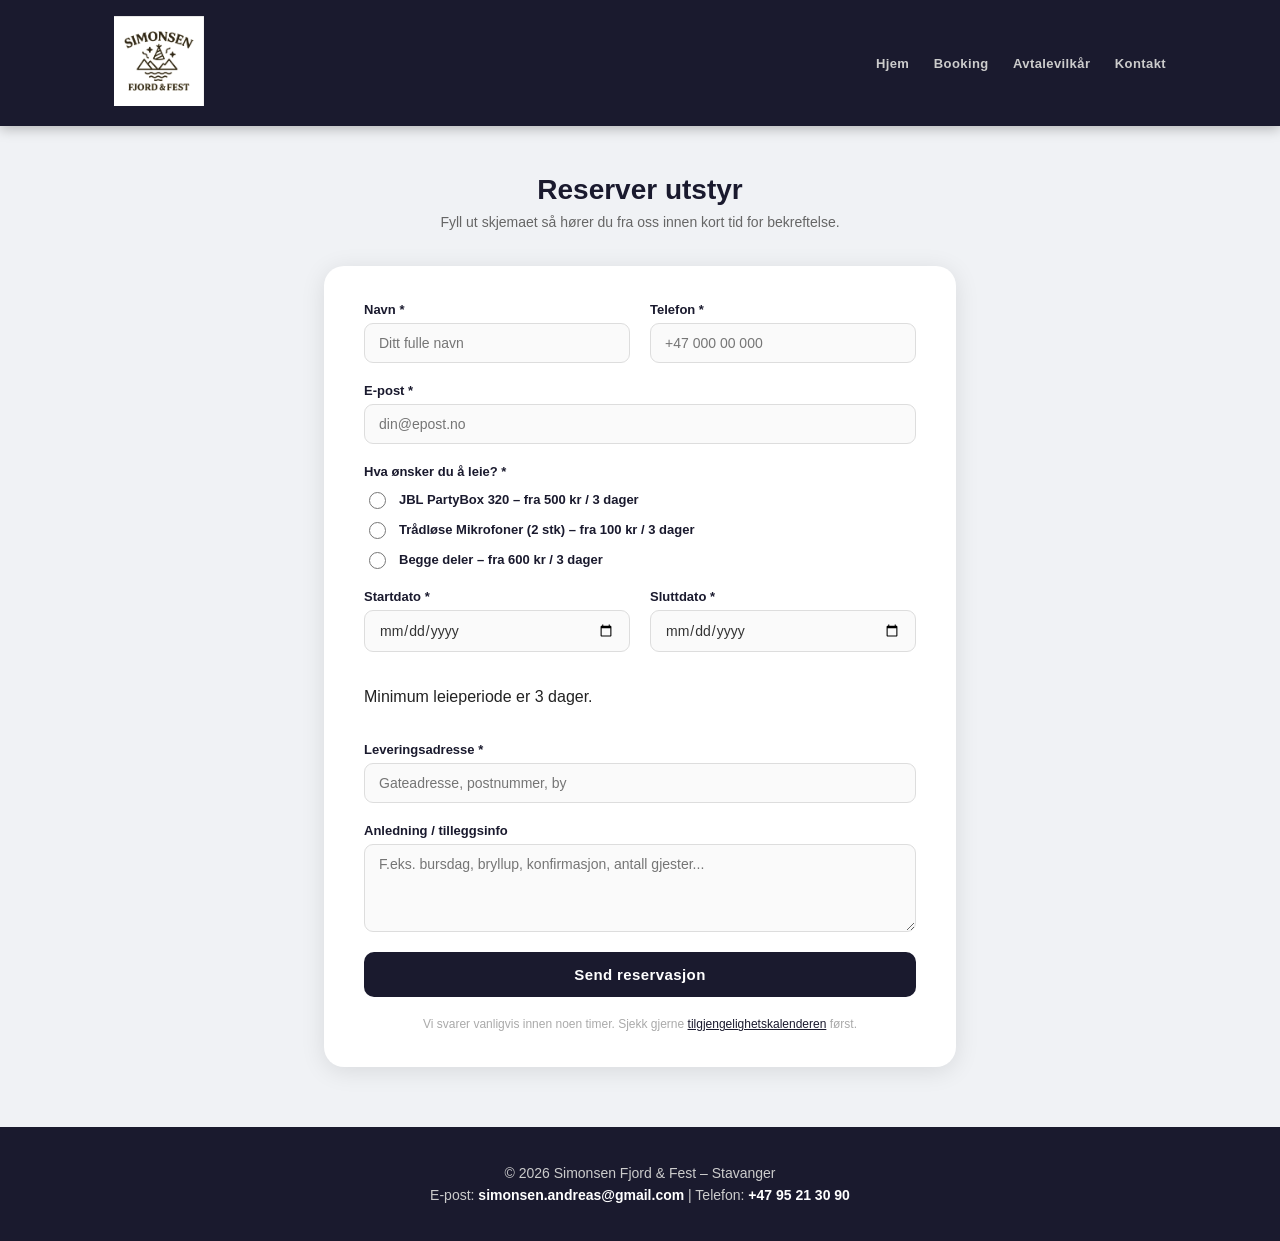
==== commit 01bf4a89: "Update booking.html" ====
--- a/booking.html
+++ b/booking.html
@@ -73,7 +73,7 @@
 </label>
 <label class="radio-valg">
 <input type="radio" name="utstyr" value="Begge deler" onchange="beregnPris()">
-Begge deler – fra 550 kr / 3 dager
+Begge deler – fra 600 kr / 3 dager
 </label>
 </div>
 </div>
@@ -146,7 +146,7 @@
     const priser = {
         "JBL PartyBox 320":            { helg: 500, uke: 800 },
         "Trådløse Mikrofoner (2 stk)": { helg: 100, uke: 150 },
-        "Begge deler":                 { helg: 550, uke: 900 }
+        "Begge deler":                 { helg: 600, uke: 950 }
     };
 
     window.addEventListener('DOMContentLoaded', function () {
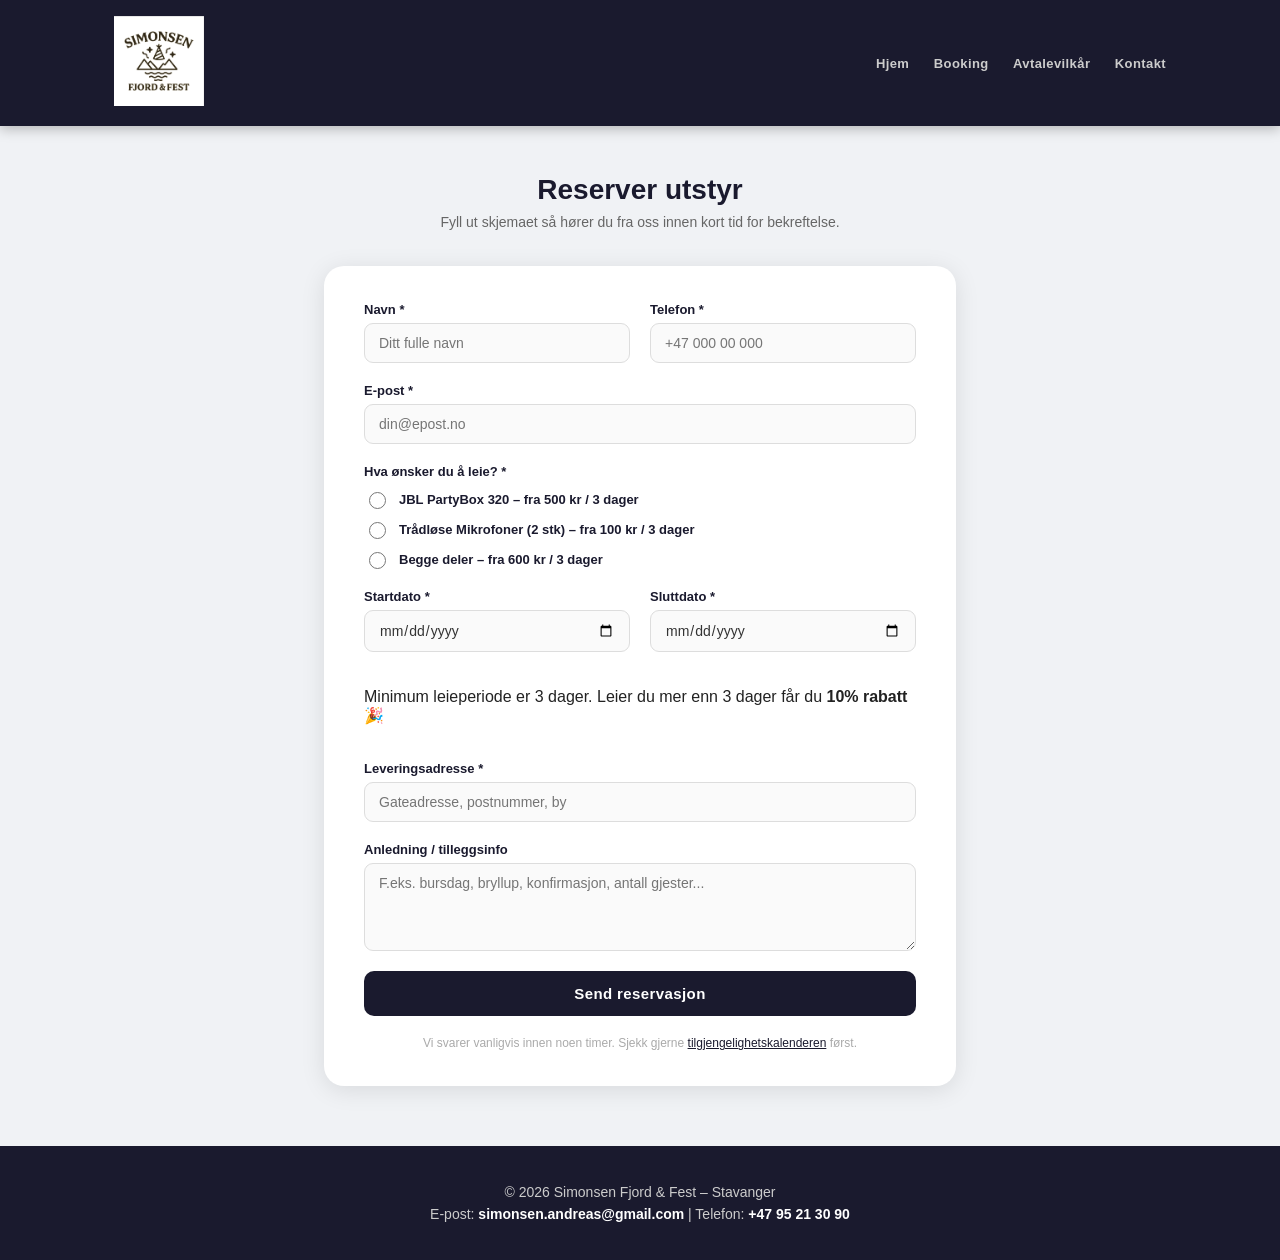
==== commit 10d9d0b6: "Update booking.html" ====
--- a/booking.html
+++ b/booking.html
@@ -89,11 +89,14 @@
 </div>
 </div>
 
-<p class="dato-merknad">Minimum leieperiode er 3 dager.</p>
+<p class="dato-merknad">Minimum leieperiode er 3 dager. Leier du mer enn 3 dager får du <strong>10% rabatt</strong> 🎉</p>
 
 <div id="pris-boks" class="pris-boks" style="display:none;">
 <div class="pris-linje"><span id="pris-utstyr"></span></div>
 <div class="pris-linje pris-detalj"><span id="pris-dager"></span></div>
+<div class="pris-linje pris-detalj" id="rabatt-linje" style="display:none; color:#28a745;">
+<span id="pris-rabatt"></span>
+</div>
 <div class="pris-total">Estimert pris: <strong id="pris-sum"></strong></div>
 <p class="pris-merknad">Endelig pris bekreftes når vi tar kontakt.</p>
 </div>
@@ -203,10 +206,22 @@
             periodeText = `Ukespris (${p.uke} kr) + ${ekstra} ekstra dag${ekstra > 1 ? 'er' : ''} (${ekstra} × ${dagsprisUke} kr)`;
         }
 
+        /* 10% rabatt for leie over 3 dager */
+        const rabattLinje = document.getElementById('rabatt-linje');
+        const prisRabatt  = document.getElementById('pris-rabatt');
+        if (dager > 3) {
+            const rabatt   = Math.round(totalPris * 0.10);
+            totalPris      = Math.round(totalPris * 0.90);
+            prisRabatt.textContent  = `10% rabatt (−${rabatt.toLocaleString('no-NO')} kr)`;
+            rabattLinje.style.display = 'block';
+        } else {
+            rabattLinje.style.display = 'none';
+        }
+
         document.getElementById('pris-utstyr').textContent = utstyr.value;
         document.getElementById('pris-dager').textContent  = periodeText;
         document.getElementById('pris-sum').textContent    = totalPris.toLocaleString('no-NO') + ' kr';
-        document.getElementById('skjult-pris').value       = `${totalPris} kr (${periodeText})`;
+        document.getElementById('skjult-pris').value       = `${totalPris} kr (${periodeText}${dager > 3 ? ', inkl. 10% rabatt' : ''})`;
         boks.style.display = 'block';
     }
 </script>
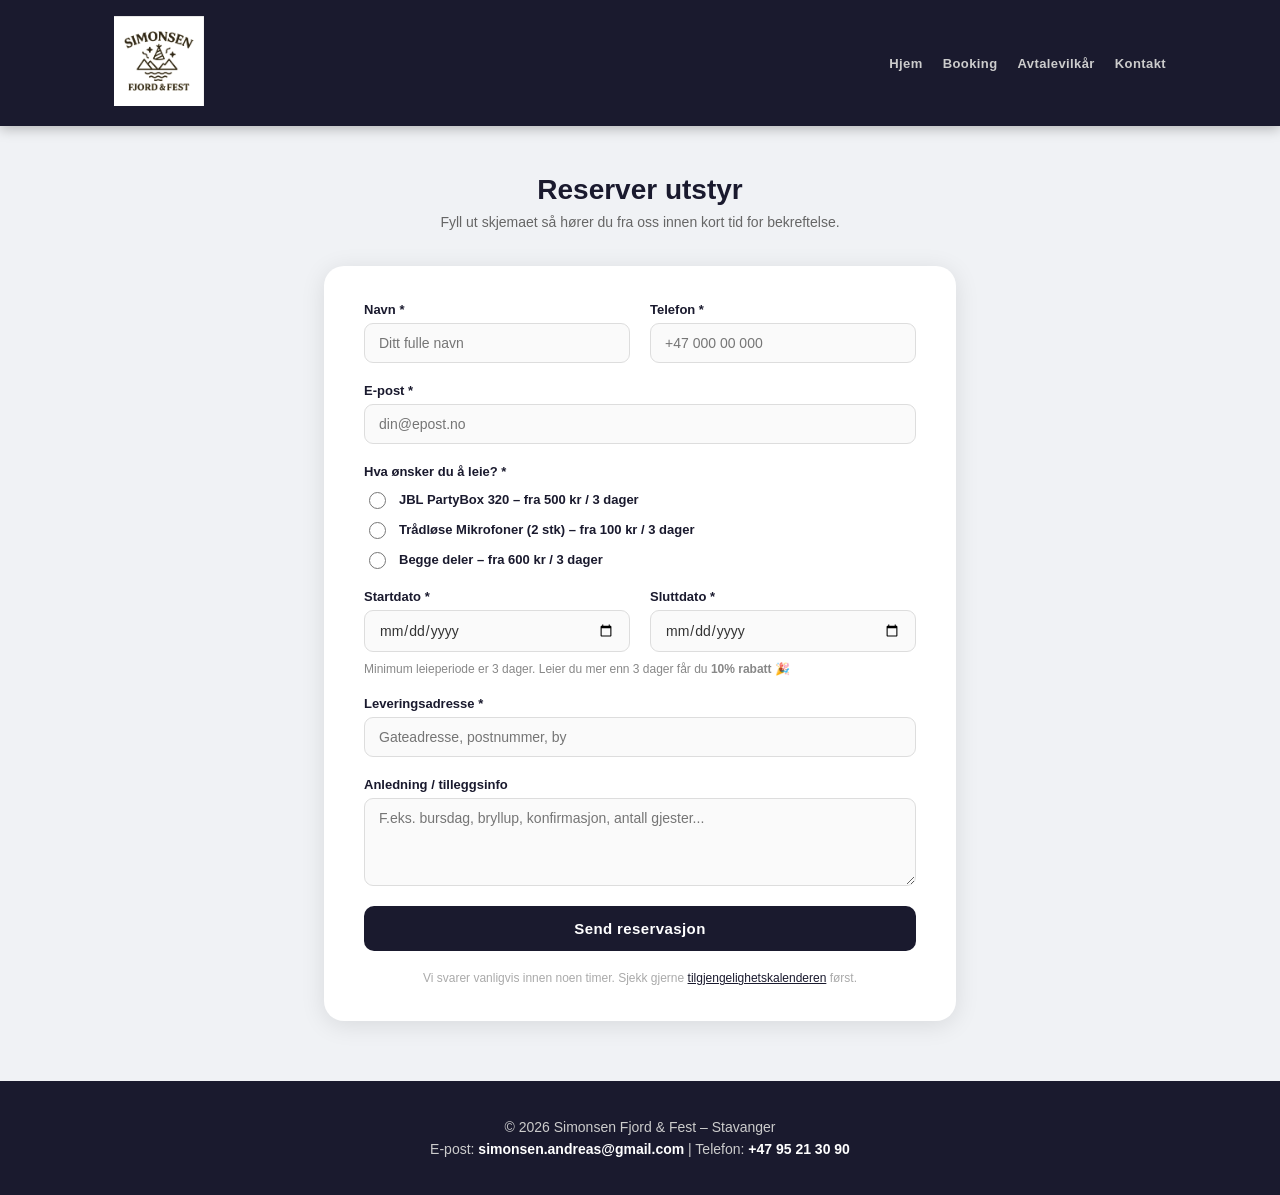
==== commit a9320682: "Add files via upload" ====
--- a/booking.html
+++ b/booking.html
@@ -1,230 +1,259 @@
-<!DOCTYPE html>
-<html lang="no">
-
-<head>
-<meta charset="UTF-8">
-<meta name="viewport" content="width=device-width, initial-scale=1.0">
-<title>Booking – Simonsen Fjord & Fest</title>
-<link rel="stylesheet" href="style.css?v=105">
-<link rel="icon" type="image/png" href="logo.png">
-</head>
-
-<body>
-
-<header>
-<div class="header-container">
-<a href="index.html">
-<img src="logo.png" alt="Simonsen Fjord & Fest logo" class="logo">
-</a>
-<nav id="hoved-nav">
-<a href="index.html">Hjem</a>
-<a href="booking.html">Booking</a>
-<a href="vilkar.html">Avtalevilkår</a>
-<a href="index.html#kontakt">Kontakt</a>
-<button class="hamburger" id="hamburger" aria-label="Åpne meny" onclick="toggleMeny()">
-<span></span><span></span><span></span>
-</button>
-</nav>
-</div>
-</header>
-
-<div class="mobil-meny" id="mobil-meny">
-<a href="index.html" onclick="lukkMeny()">Hjem</a>
-<a href="booking.html" onclick="lukkMeny()">Booking</a>
-<a href="vilkar.html" onclick="lukkMeny()">Avtalevilkår</a>
-<a href="index.html#kontakt" onclick="lukkMeny()">Kontakt</a>
-</div>
-
-<main>
-<section class="booking-side">
-<h1>Reserver utstyr</h1>
-<p class="booking-ingress">Fyll ut skjemaet så hører du fra oss innen kort tid for bekreftelse.</p>
-
-<form action="https://formspree.io/f/xredpglw" method="POST" class="booking-form">
-<input type="hidden" name="_next" value="https://simonsenutleie.no/takk.html">
-<input type="hidden" name="beregnet_pris" id="skjult-pris" value="">
-
-<div class="form-rad">
-<div class="form-felt">
-<label for="navn">Navn *</label>
-<input type="text" id="navn" name="navn" placeholder="Ditt fulle navn" required>
-</div>
-<div class="form-felt">
-<label for="telefon">Telefon *</label>
-<input type="tel" id="telefon" name="telefon" placeholder="+47 000 00 000" required>
-</div>
-</div>
-
-<div class="form-felt">
-<label for="epost">E-post *</label>
-<input type="email" id="epost" name="epost" placeholder="din@epost.no" required>
-</div>
-
-<div class="form-felt">
-<label>Hva ønsker du å leie? *</label>
-<div class="radio-gruppe">
-<label class="radio-valg">
-<input type="radio" name="utstyr" value="JBL PartyBox 320" required onchange="beregnPris()">
-JBL PartyBox 320 – fra 500 kr / 3 dager
-</label>
-<label class="radio-valg">
-<input type="radio" name="utstyr" value="Trådløse Mikrofoner (2 stk)" onchange="beregnPris()">
-Trådløse Mikrofoner (2 stk) – fra 100 kr / 3 dager
-</label>
-<label class="radio-valg">
-<input type="radio" name="utstyr" value="Begge deler" onchange="beregnPris()">
-Begge deler – fra 600 kr / 3 dager
-</label>
-</div>
-</div>
-
-<div class="form-rad">
-<div class="form-felt">
-<label for="startdato">Startdato *</label>
-<input type="date" id="startdato" name="startdato" required onchange="oppdaterMinSluttdato()">
-</div>
-<div class="form-felt">
-<label for="sluttdato">Sluttdato *</label>
-<input type="date" id="sluttdato" name="sluttdato" required onchange="beregnPris()">
-</div>
-</div>
-
-<p class="dato-merknad">Minimum leieperiode er 3 dager. Leier du mer enn 3 dager får du <strong>10% rabatt</strong> 🎉</p>
-
-<div id="pris-boks" class="pris-boks" style="display:none;">
-<div class="pris-linje"><span id="pris-utstyr"></span></div>
-<div class="pris-linje pris-detalj"><span id="pris-dager"></span></div>
-<div class="pris-linje pris-detalj" id="rabatt-linje" style="display:none; color:#28a745;">
-<span id="pris-rabatt"></span>
-</div>
-<div class="pris-total">Estimert pris: <strong id="pris-sum"></strong></div>
-<p class="pris-merknad">Endelig pris bekreftes når vi tar kontakt.</p>
-</div>
-
-<div class="form-felt">
-<label for="adresse">Leveringsadresse *</label>
-<input type="text" id="adresse" name="adresse" placeholder="Gateadresse, postnummer, by" required>
-</div>
-
-<div class="form-felt">
-<label for="melding">Anledning / tilleggsinfo</label>
-<textarea id="melding" name="melding" rows="4"
-placeholder="F.eks. bursdag, bryllup, konfirmasjon, antall gjester..."></textarea>
-</div>
-
-<button type="submit" class="send-btn">Send reservasjon</button>
-
-<p class="form-merknad">
-Vi svarer vanligvis innen noen timer. Sjekk gjerne
-<a href="index.html#kalender">tilgjengelighetskalenderen</a> først.
-</p>
-</form>
-</section>
-</main>
-
-<footer id="kontakt">
-<p>© 2026 Simonsen Fjord & Fest – Stavanger</p>
-<p>E-post: <a href="mailto:simonsen.andreas@gmail.com">simonsen.andreas@gmail.com</a> | Telefon: <a href="tel:+4795213090">+47 95 21 30 90</a></p>
-</footer>
-
-<script>
-    /* ── Hamburger ── */
-    function toggleMeny() {
-        document.getElementById('mobil-meny').classList.toggle('aapen');
-        document.getElementById('hamburger').classList.toggle('aapen');
-    }
-    function lukkMeny() {
-        document.getElementById('mobil-meny').classList.remove('aapen');
-        document.getElementById('hamburger').classList.remove('aapen');
-    }
-    document.addEventListener('click', function (e) {
-        const meny = document.getElementById('mobil-meny');
-        const btn  = document.getElementById('hamburger');
-        if (meny.classList.contains('aapen') && !meny.contains(e.target) && !btn.contains(e.target)) {
-            lukkMeny();
-        }
-    });
-
-    /* ── Prisberegning ── */
-    const priser = {
-        "JBL PartyBox 320":            { helg: 500, uke: 800 },
-        "Trådløse Mikrofoner (2 stk)": { helg: 100, uke: 150 },
-        "Begge deler":                 { helg: 600, uke: 950 }
-    };
-
-    window.addEventListener('DOMContentLoaded', function () {
-        const idag = new Date().toISOString().split('T')[0];
-        document.getElementById('startdato').min = idag;
-    });
-
-    function oppdaterMinSluttdato() {
-        const startVerdi = document.getElementById('startdato').value;
-        if (!startVerdi) return;
-        const start = new Date(startVerdi);
-        start.setDate(start.getDate() + 3);
-        const minSluttdato = start.toISOString().split('T')[0];
-        const sluttFelt = document.getElementById('sluttdato');
-        sluttFelt.min = minSluttdato;
-        if (sluttFelt.value && sluttFelt.value < minSluttdato) {
-            sluttFelt.value = minSluttdato;
-        }
-        beregnPris();
-    }
-
-    function beregnPris() {
-        const utstyr = document.querySelector('input[name="utstyr"]:checked');
-        const start  = document.getElementById('startdato').value;
-        const slutt  = document.getElementById('sluttdato').value;
-        const boks   = document.getElementById('pris-boks');
-
-        if (!utstyr || !start || !slutt) { boks.style.display = 'none'; return; }
-
-        const dager = Math.round((new Date(slutt) - new Date(start)) / (1000 * 60 * 60 * 24));
-        if (dager < 1) { boks.style.display = 'none'; return; }
-
-        const p = priser[utstyr.value];
-        const dagsprisHelg = Math.round(p.helg / 3);
-        const dagsprisUke  = Math.round(p.uke  / 7);
-
-        let totalPris, periodeText;
-
-        if (dager <= 3) {
-            totalPris   = p.helg;
-            periodeText = `${dager} dag${dager > 1 ? 'er' : ''} — grunnpris`;
-        } else if (dager <= 7) {
-            const beregnet = p.helg + (dager - 3) * dagsprisHelg;
-            totalPris = Math.min(beregnet, p.uke);
-            if (totalPris === p.uke) {
-                periodeText = `${dager} dager — ukespris`;
-            } else {
-                const ekstra = dager - 3;
-                periodeText = `3 dager (${p.helg} kr) + ${ekstra} ekstra dag${ekstra > 1 ? 'er' : ''} (${ekstra} × ${dagsprisHelg} kr)`;
-            }
-        } else {
-            const ekstra = dager - 7;
-            totalPris   = p.uke + ekstra * dagsprisUke;
-            periodeText = `Ukespris (${p.uke} kr) + ${ekstra} ekstra dag${ekstra > 1 ? 'er' : ''} (${ekstra} × ${dagsprisUke} kr)`;
-        }
-
-        /* 10% rabatt for leie over 3 dager */
-        const rabattLinje = document.getElementById('rabatt-linje');
-        const prisRabatt  = document.getElementById('pris-rabatt');
-        if (dager > 3) {
-            const rabatt   = Math.round(totalPris * 0.10);
-            totalPris      = Math.round(totalPris * 0.90);
-            prisRabatt.textContent  = `10% rabatt (−${rabatt.toLocaleString('no-NO')} kr)`;
-            rabattLinje.style.display = 'block';
-        } else {
-            rabattLinje.style.display = 'none';
-        }
-
-        document.getElementById('pris-utstyr').textContent = utstyr.value;
-        document.getElementById('pris-dager').textContent  = periodeText;
-        document.getElementById('pris-sum').textContent    = totalPris.toLocaleString('no-NO') + ' kr';
-        document.getElementById('skjult-pris').value       = `${totalPris} kr (${periodeText}${dager > 3 ? ', inkl. 10% rabatt' : ''})`;
-        boks.style.display = 'block';
-    }
-</script>
-
-</body>
-</html>
+<!DOCTYPE html>
+<html lang="no">
+
+<head>
+<meta charset="UTF-8">
+<meta name="viewport" content="width=device-width, initial-scale=1.0">
+<title>Booking – Simonsen Fjord & Fest</title>
+<link rel="stylesheet" href="style.css?v=105">
+<link rel="icon" type="image/png" href="logo.png">
+</head>
+
+<body>
+
+<header>
+<div class="header-container">
+<a href="index.html">
+    <img src="logo.png" alt="Simonsen Fjord & Fest logo" class="logo">
+</a>
+<nav id="hoved-nav">
+    <a href="index.html">Hjem</a>
+    <a href="booking.html">Booking</a>
+    <a href="vilkar.html">Avtalevilkår</a>
+    <a href="index.html#kontakt">Kontakt</a>
+    <button class="hamburger" id="hamburger" aria-label="Åpne meny" onclick="toggleMeny()">
+        <span></span><span></span><span></span>
+    </button>
+</nav>
+</div>
+</header>
+
+<div class="mobil-meny" id="mobil-meny">
+<a href="index.html" onclick="lukkMeny()">Hjem</a>
+<a href="booking.html" onclick="lukkMeny()">Booking</a>
+<a href="vilkar.html" onclick="lukkMeny()">Avtalevilkår</a>
+<a href="index.html#kontakt" onclick="lukkMeny()">Kontakt</a>
+</div>
+
+<main>
+<section class="booking-side">
+<h1>Reserver utstyr</h1>
+<p class="booking-ingress">Fyll ut skjemaet så hører du fra oss innen kort tid for bekreftelse.</p>
+
+<form class="booking-form" id="bookingForm" onsubmit="sendBooking(event)">
+
+    <div id="feilMelding" style="display:none;background:#fff0f0;border:1px solid #fcc;border-radius:8px;padding:10px 14px;font-size:13px;color:#c00;"></div>
+
+    <div class="form-rad">
+        <div class="form-felt">
+            <label for="navn">Navn *</label>
+            <input type="text" id="navn" name="navn" placeholder="Ditt fulle navn" required>
+        </div>
+        <div class="form-felt">
+            <label for="telefon">Telefon *</label>
+            <input type="tel" id="telefon" name="telefon" placeholder="+47 000 00 000" required>
+        </div>
+    </div>
+
+    <div class="form-felt">
+        <label for="epost">E-post *</label>
+        <input type="email" id="epost" name="epost" placeholder="din@epost.no" required>
+    </div>
+
+    <div class="form-felt">
+        <label>Hva ønsker du å leie? *</label>
+        <div class="radio-gruppe">
+            <label class="radio-valg">
+                <input type="radio" name="utstyr" value="JBL PartyBox 320" required onchange="beregnPris()">
+                JBL PartyBox 320 – fra 500 kr / 3 dager
+            </label>
+            <label class="radio-valg">
+                <input type="radio" name="utstyr" value="Trådløse Mikrofoner (2 stk)" onchange="beregnPris()">
+                Trådløse Mikrofoner (2 stk) – fra 100 kr / 3 dager
+            </label>
+            <label class="radio-valg">
+                <input type="radio" name="utstyr" value="Begge deler" onchange="beregnPris()">
+                Begge deler – fra 600 kr / 3 dager
+            </label>
+        </div>
+    </div>
+
+    <div class="form-rad">
+        <div class="form-felt">
+            <label for="startdato">Startdato *</label>
+            <input type="date" id="startdato" name="startdato" required onchange="oppdaterMinSluttdato()">
+        </div>
+        <div class="form-felt">
+            <label for="sluttdato">Sluttdato *</label>
+            <input type="date" id="sluttdato" name="sluttdato" required onchange="beregnPris()">
+        </div>
+    </div>
+
+    <p class="dato-merknad">Minimum leieperiode er 3 dager. Leier du mer enn 3 dager får du <strong>10% rabatt</strong> 🎉</p>
+
+    <div id="pris-boks" class="pris-boks" style="display:none;">
+        <div class="pris-linje"><span id="pris-utstyr"></span></div>
+        <div class="pris-linje pris-detalj"><span id="pris-dager"></span></div>
+        <div class="pris-linje pris-detalj" id="rabatt-linje" style="display:none; color:#28a745;">
+            <span id="pris-rabatt"></span>
+        </div>
+        <div class="pris-total">Estimert pris: <strong id="pris-sum"></strong></div>
+        <p class="pris-merknad">Endelig pris bekreftes når vi tar kontakt.</p>
+    </div>
+
+    <div class="form-felt">
+        <label for="adresse">Leveringsadresse *</label>
+        <input type="text" id="adresse" name="adresse" placeholder="Gateadresse, postnummer, by" required>
+    </div>
+
+    <div class="form-felt">
+        <label for="melding">Anledning / tilleggsinfo</label>
+        <textarea id="melding" name="melding" rows="4"
+            placeholder="F.eks. bursdag, bryllup, konfirmasjon, antall gjester..."></textarea>
+    </div>
+
+    <button type="submit" class="send-btn" id="sendBtn">Send reservasjon</button>
+
+    <p class="form-merknad">
+        Vi svarer vanligvis innen noen timer. Sjekk gjerne
+        <a href="index.html#kalender">tilgjengelighetskalenderen</a> først.
+    </p>
+</form>
+</section>
+</main>
+
+<footer id="kontakt">
+<p>© 2026 Simonsen Fjord & Fest – Stavanger</p>
+<p>E-post: <a href="mailto:simonsen.andreas@gmail.com">simonsen.andreas@gmail.com</a> | Telefon: <a href="tel:+4795213090">+47 95 21 30 90</a></p>
+</footer>
+
+<script>
+    /* ── Hamburger ── */
+    function toggleMeny() {
+        document.getElementById('mobil-meny').classList.toggle('aapen');
+        document.getElementById('hamburger').classList.toggle('aapen');
+    }
+    function lukkMeny() {
+        document.getElementById('mobil-meny').classList.remove('aapen');
+        document.getElementById('hamburger').classList.remove('aapen');
+    }
+    document.addEventListener('click', function(e) {
+        const meny = document.getElementById('mobil-meny');
+        const btn  = document.getElementById('hamburger');
+        if (meny.classList.contains('aapen') && !meny.contains(e.target) && !btn.contains(e.target)) lukkMeny();
+    });
+
+    /* ── Prisberegning ── */
+    const priser = {
+        "JBL PartyBox 320":            { helg: 500, uke: 800 },
+        "Trådløse Mikrofoner (2 stk)": { helg: 100, uke: 150 },
+        "Begge deler":                 { helg: 600, uke: 950 }
+    };
+
+    let beregnetPris = "";
+
+    window.addEventListener('DOMContentLoaded', function() {
+        const idag = new Date().toISOString().split('T')[0];
+        document.getElementById('startdato').min = idag;
+    });
+
+    function oppdaterMinSluttdato() {
+        const startVerdi = document.getElementById('startdato').value;
+        if (!startVerdi) return;
+        const start = new Date(startVerdi);
+        start.setDate(start.getDate() + 3);
+        const minSluttdato = start.toISOString().split('T')[0];
+        const sluttFelt = document.getElementById('sluttdato');
+        sluttFelt.min = minSluttdato;
+        if (sluttFelt.value && sluttFelt.value < minSluttdato) sluttFelt.value = minSluttdato;
+        beregnPris();
+    }
+
+    function beregnPris() {
+        const utstyr = document.querySelector('input[name="utstyr"]:checked');
+        const start  = document.getElementById('startdato').value;
+        const slutt  = document.getElementById('sluttdato').value;
+        const boks   = document.getElementById('pris-boks');
+        if (!utstyr || !start || !slutt) { boks.style.display = 'none'; return; }
+        const dager = Math.round((new Date(slutt) - new Date(start)) / (1000 * 60 * 60 * 24));
+        if (dager < 1) { boks.style.display = 'none'; return; }
+        const p = priser[utstyr.value];
+        const dagsprisHelg = Math.round(p.helg / 3);
+        const dagsprisUke  = Math.round(p.uke  / 7);
+        let totalPris, periodeText;
+        if (dager <= 3) {
+            totalPris   = p.helg;
+            periodeText = `${dager} dag${dager > 1 ? 'er' : ''} — grunnpris`;
+        } else if (dager <= 7) {
+            const beregnet = p.helg + (dager - 3) * dagsprisHelg;
+            totalPris = Math.min(beregnet, p.uke);
+            if (totalPris === p.uke) {
+                periodeText = `${dager} dager — ukespris`;
+            } else {
+                const ekstra = dager - 3;
+                periodeText = `3 dager (${p.helg} kr) + ${ekstra} ekstra dag${ekstra > 1 ? 'er' : ''} (${ekstra} × ${dagsprisHelg} kr)`;
+            }
+        } else {
+            const ekstra = dager - 7;
+            totalPris   = p.uke + ekstra * dagsprisUke;
+            periodeText = `Ukespris (${p.uke} kr) + ${ekstra} ekstra dag${ekstra > 1 ? 'er' : ''} (${ekstra} × ${dagsprisUke} kr)`;
+        }
+        const rabattLinje = document.getElementById('rabatt-linje');
+        const prisRabatt  = document.getElementById('pris-rabatt');
+        if (dager > 3) {
+            const rabatt = Math.round(totalPris * 0.10);
+            totalPris    = Math.round(totalPris * 0.90);
+            prisRabatt.textContent   = `10% rabatt (−${rabatt.toLocaleString('no-NO')} kr)`;
+            rabattLinje.style.display = 'block';
+        } else {
+            rabattLinje.style.display = 'none';
+        }
+        beregnetPris = `${totalPris.toLocaleString('no-NO')} kr (${periodeText}${dager > 3 ? ', inkl. 10% rabatt' : ''})`;
+        document.getElementById('pris-utstyr').textContent = utstyr.value;
+        document.getElementById('pris-dager').textContent  = periodeText;
+        document.getElementById('pris-sum').textContent    = totalPris.toLocaleString('no-NO') + ' kr';
+        boks.style.display = 'block';
+    }
+
+    /* ── Send bestilling til API ── */
+    async function sendBooking(e) {
+        e.preventDefault();
+        const btn  = document.getElementById('sendBtn');
+        const feil = document.getElementById('feilMelding');
+        feil.style.display = 'none';
+        btn.disabled    = true;
+        btn.textContent = 'Sender...';
+
+        const utstyrEl = document.querySelector('input[name="utstyr"]:checked');
+        const body = {
+            customerName:    document.getElementById('navn').value.trim(),
+            customerEmail:   document.getElementById('epost').value.trim(),
+            customerPhone:   document.getElementById('telefon').value.trim(),
+            equipment:       utstyrEl ? utstyrEl.value : '',
+            startDate:       document.getElementById('startdato').value,
+            endDate:         document.getElementById('sluttdato').value,
+            deliveryAddress: document.getElementById('adresse').value.trim(),
+            message:         document.getElementById('melding').value.trim() || null,
+            estimatedPrice:  beregnetPris || null,
+        };
+
+        try {
+            const r = await fetch('https://simonsen-utleie-format.replit.app/api/orders', {
+                method:  'POST',
+                headers: { 'Content-Type': 'application/json' },
+                body:    JSON.stringify(body),
+            });
+            if (!r.ok) throw new Error();
+            window.location.href = 'takk.html';
+        } catch {
+            feil.textContent    = 'Noe gikk galt. Prøv igjen eller send e-post direkte til simonsen.andreas@gmail.com';
+            feil.style.display  = 'block';
+            feil.scrollIntoView({ behavior: 'smooth', block: 'nearest' });
+            btn.disabled    = false;
+            btn.textContent = 'Send reservasjon';
+        }
+    }
+</script>
+
+</body>
+</html>
--- a/style.css
+++ b/style.css
@@ -36,6 +36,11 @@
 }
 
 /* ====== NAV ====== */
+nav {
+    display: flex;
+    align-items: center;
+}
+
 nav a {
     margin-left: 20px;
     text-decoration: none;
@@ -496,102 +501,97 @@
     color: #1a1a2e;
 }
 
-/* ====== TAKKSIDE ====== */
-.takk-side {
-    max-width: 580px;
-    margin: 80px auto 80px auto;
+/* ====== VILKÅR-SIDE ====== */
+.vilkar {
+    max-width: 720px;
+    margin: 48px auto 80px auto;
     padding: 0 24px;
-    text-align: center;
-}
-
-.takk-ikon {
-    font-size: 64px;
-    margin-bottom: 20px;
-}
-
-.takk-side h1 {
-    font-size: 28px;
-    font-weight: 700;
-    color: #1a1a2e;
-    margin-bottom: 14px;
-}
-
-.takk-tekst {
+}
+
+.vilkar h1 {
+    font-size: 26px;
+    font-weight: 700;
+    color: #1a1a2e;
+    margin-bottom: 28px;
+}
+
+.vilkar h2 {
     font-size: 16px;
-    color: #555;
-    line-height: 1.7;
-    margin-bottom: 28px;
-}
-
-.takk-detaljer {
-    background: #fff;
-    border-radius: 16px;
-    padding: 24px 28px;
-    box-shadow: 0 4px 18px rgba(0, 0, 0, 0.09);
-    margin-bottom: 32px;
+    font-weight: 700;
+    color: #1a1a2e;
+    margin-top: 28px;
+    margin-bottom: 6px;
     text-align: left;
 }
 
-.takk-detaljer p {
-    font-size: 14px;
+.vilkar p,
+.vilkar ul {
+    font-size: 14px;
+    line-height: 1.75;
     color: #444;
-    margin: 8px 0;
-    line-height: 1.6;
-}
-
-.takk-detaljer a {
-    color: #1a1a2e;
-    font-weight: 700;
-    text-decoration: none;
-}
-
-.takk-detaljer a:hover {
-    text-decoration: underline;
-}
-
-.takk-hjem-btn {
-    display: inline-block;
-    padding: 13px 36px;
-    background: #1a1a2e;
-    color: #fff;
-    border-radius: 10px;
+    margin: 0 0 8px 0;
+}
+
+.vilkar ul {
+    padding-left: 20px;
+}
+.vilkar ul {
+    padding-left: 20px;
+    list-style-type: disc;
+}
+
+.vilkar ul li {
+    font-size: 14px;
+    line-height: 1.75;
+    color: #444;
+    margin-bottom: 4px;
+}
+
+.vilkar ul li::marker {
+    color: #1a1a2e;
+    font-size: 16px;
+}
+/* ====== PRIS-BOKS (booking) ====== */
+.pris-boks {
+    background: #f4f6ff;
+    border: 1.5px solid #c5cef0;
+    border-radius: 12px;
+    padding: 16px 20px;
+}
+
+.pris-linje {
+    font-size: 14px;
+    color: #333;
+    margin-bottom: 4px;
+}
+
+.pris-detalj {
+    font-size: 13px;
+    color: #666;
+}
+
+.pris-total {
     font-size: 15px;
     font-weight: 700;
-    text-decoration: none;
-    letter-spacing: 0.4px;
-    transition: background 0.2s;
-}
-
-.takk-hjem-btn:hover {
-    background: #2e2e50;
-}
-
-/* ====== RESPONSIV (mobil) ====== */
-@media (max-width: 700px) {
-    .topp-rad,
-    .bunn-rad {
-        grid-template-columns: 1fr;
-    }
-
-    .products,
-    .slik-grid {
-        grid-template-columns: 1fr;
-    }
-
-    nav a {
-        margin-left: 10px;
-        font-size: 12px;
-    }
-
-    .booking-form {
-        padding: 24px 20px;
-    }
-
-    .form-rad {
-        grid-template-columns: 1fr;
-    }
-}
-/* ── Takk-side ─────────────────────────────── */
+    color: #1a1a2e;
+    margin-top: 10px;
+    padding-top: 10px;
+    border-top: 1px solid #c5cef0;
+}
+
+.pris-merknad {
+    font-size: 12px;
+    color: #999;
+    margin: 8px 0 0 0;
+}
+
+.dato-merknad {
+    font-size: 12px;
+    color: #888;
+    margin: -10px 0 0 0;
+}
+
+/* ====== TAKK-SIDE ====== */
 .takk-side {
     max-width: 600px;
     margin: 80px auto;
@@ -649,7 +649,8 @@
 .takk-hjem-btn:hover {
     background: #2e2e50;
 }
-/* ── Apple-kalender ─────────────────────── */
+
+/* ====== APPLE-KALENDER ====== */
 .apple-kalender {
     background: #2c2c2e;
     border-radius: 16px;
@@ -752,7 +753,7 @@
 .kal-dot.rød  { background: #ff3b30; }
 .kal-dot.blå  { background: #0a84ff; }
 
-/* ── Hamburger-meny ─────────────────────── */
+/* ====== HAMBURGER-MENY ====== */
 .hamburger {
     display: none;
     flex-direction: column;
@@ -763,6 +764,7 @@
     border: none;
     cursor: pointer;
     padding: 0;
+    margin-left: 16px;
     z-index: 1001;
 }
 
@@ -805,7 +807,28 @@
 
 .mobil-meny.aapen { display: flex; }
 
+/* ====== RESPONSIV (mobil) ====== */
 @media (max-width: 768px) {
-    #hoved-nav { display: none; }
-    .hamburger { display: flex; }
-}
+    #hoved-nav a { display: none; }
+    .hamburger   { display: flex; }
+}
+
+@media (max-width: 700px) {
+    .topp-rad,
+    .bunn-rad {
+        grid-template-columns: 1fr;
+    }
+
+    .products,
+    .slik-grid {
+        grid-template-columns: 1fr;
+    }
+
+    .booking-form {
+        padding: 24px 20px;
+    }
+
+    .form-rad {
+        grid-template-columns: 1fr;
+    }
+}
